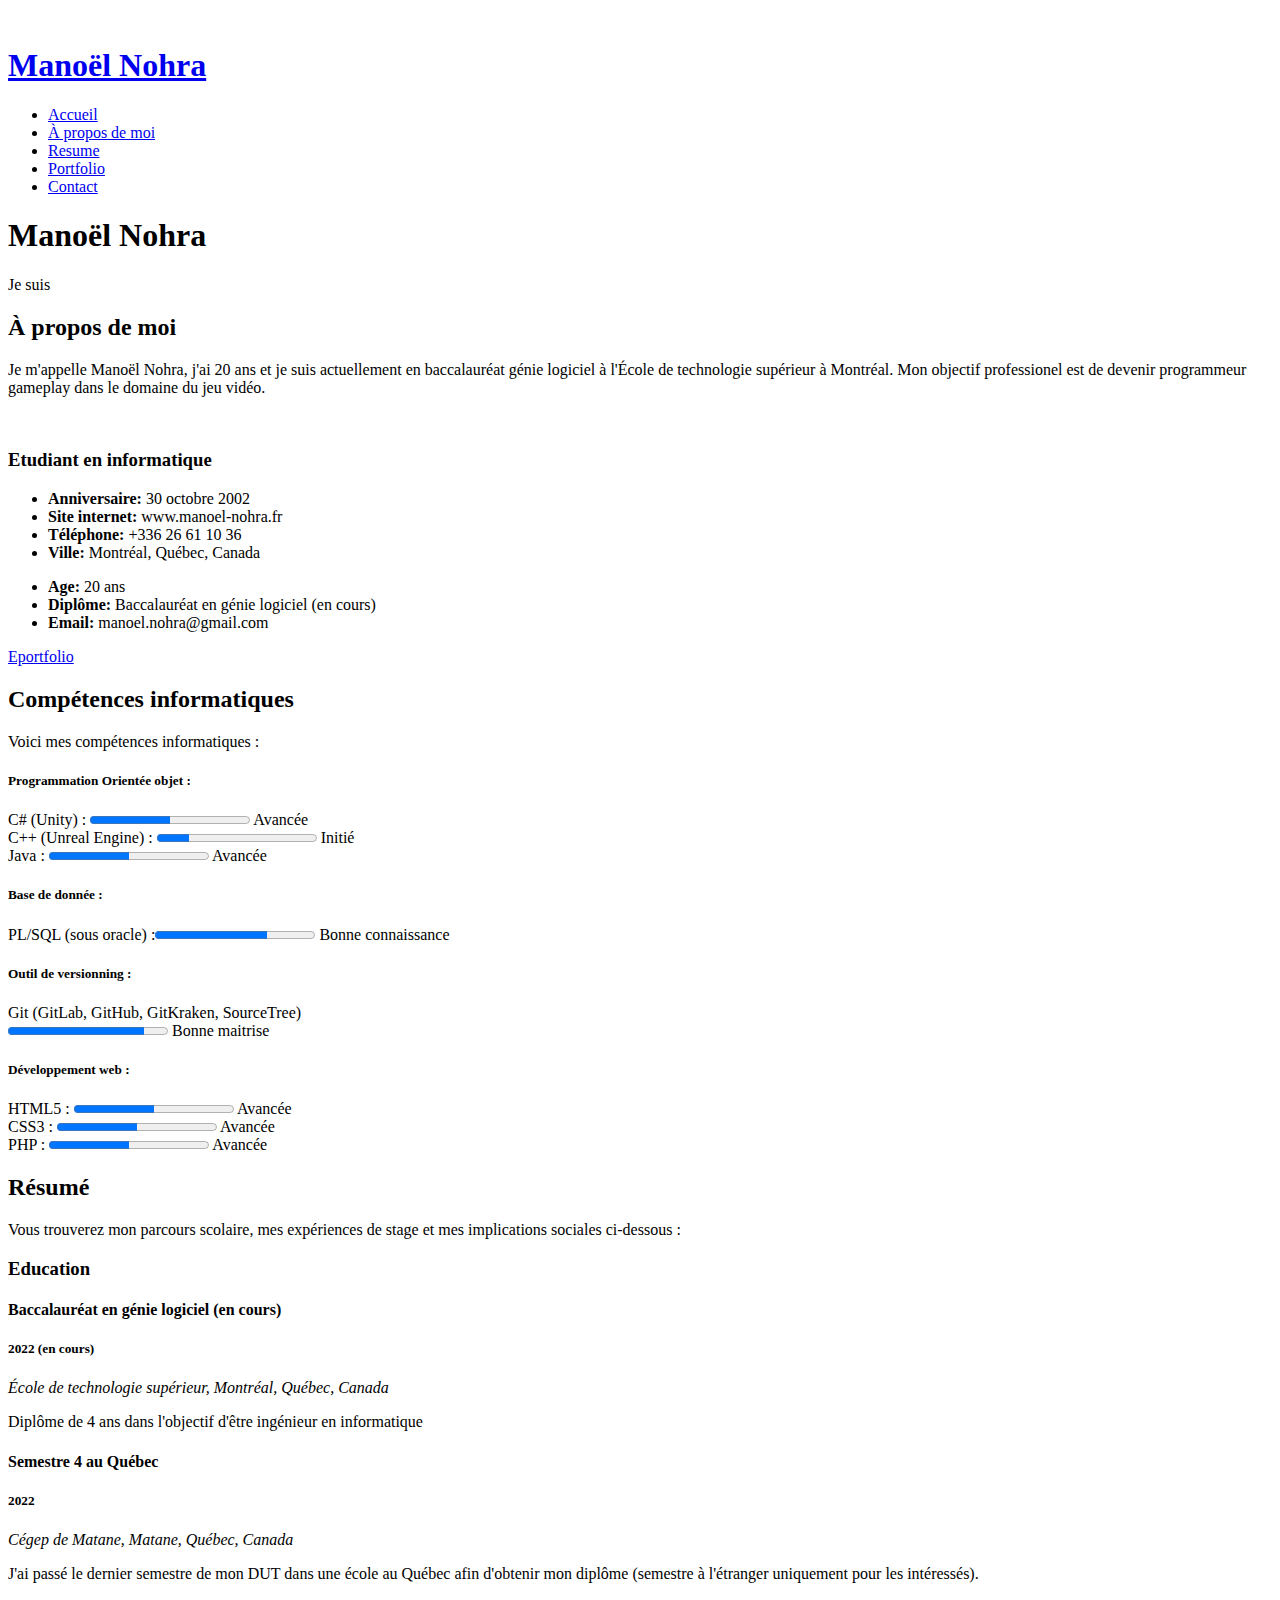
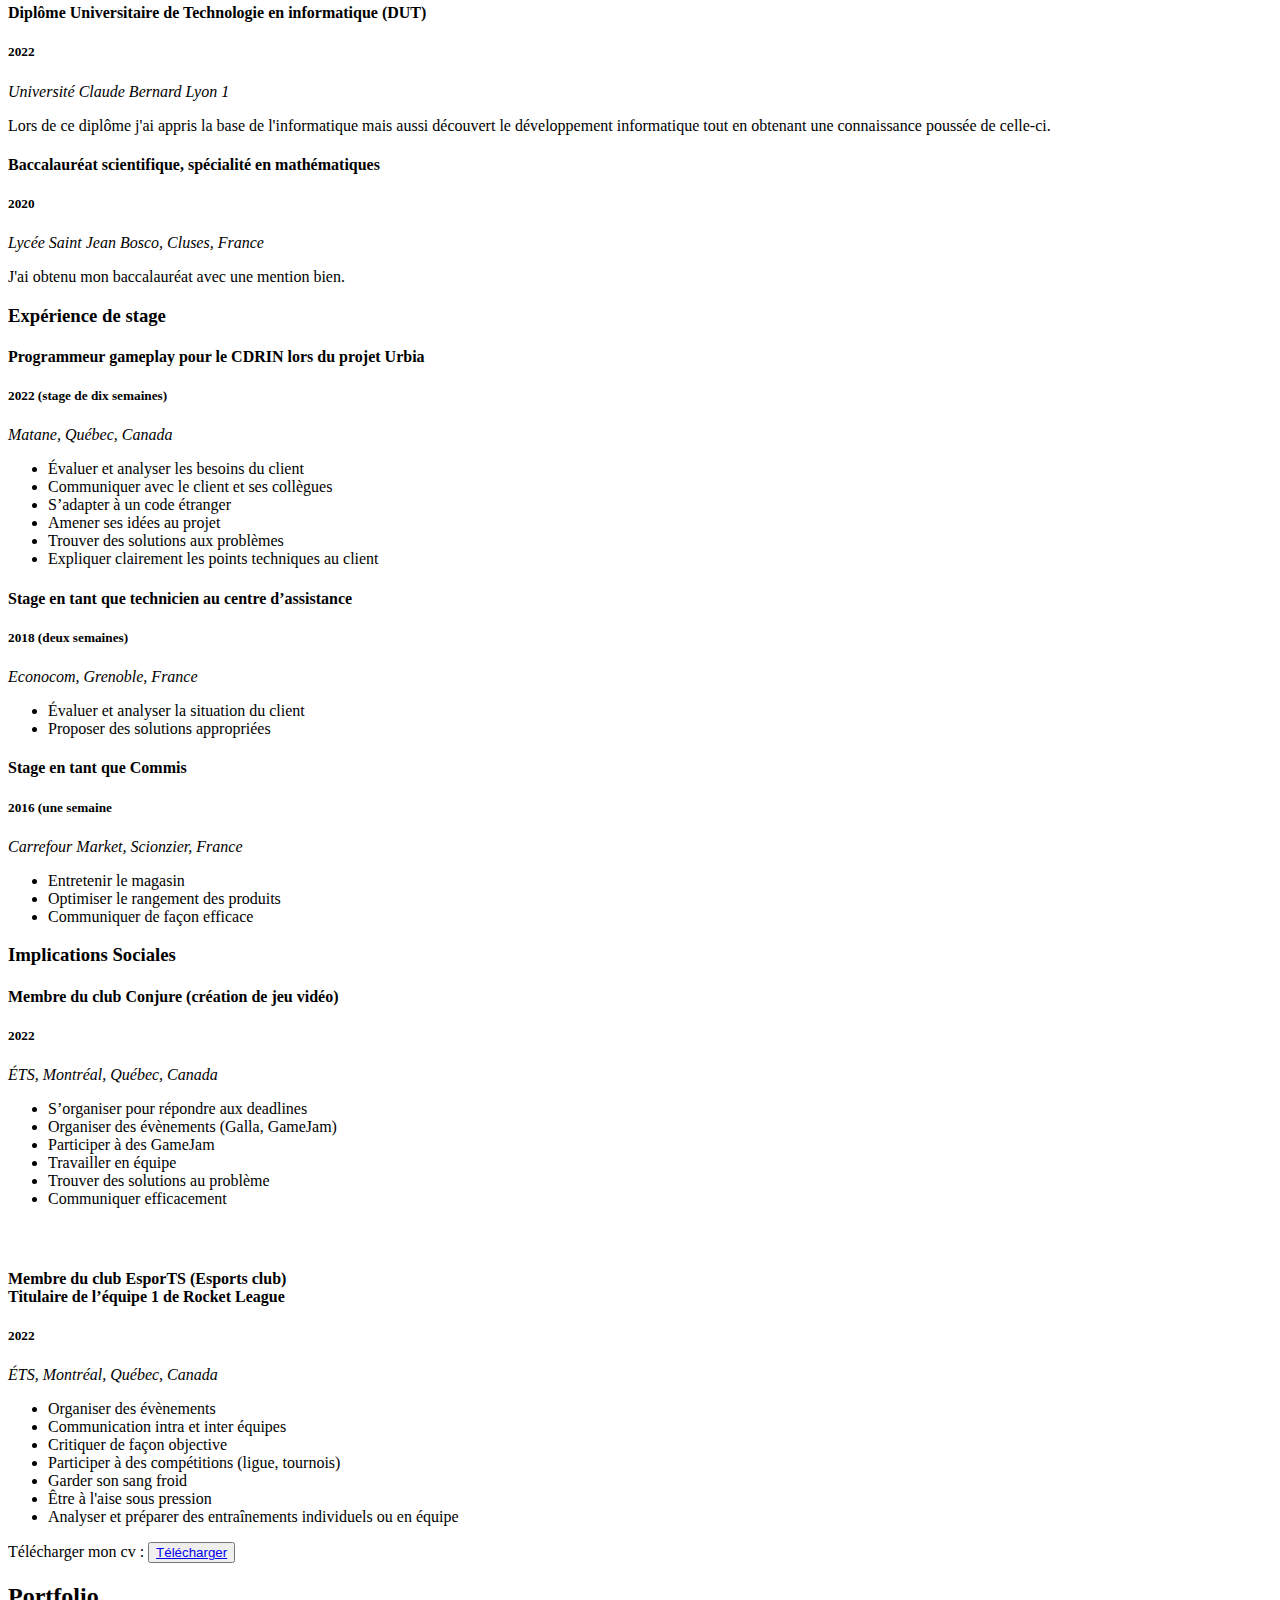
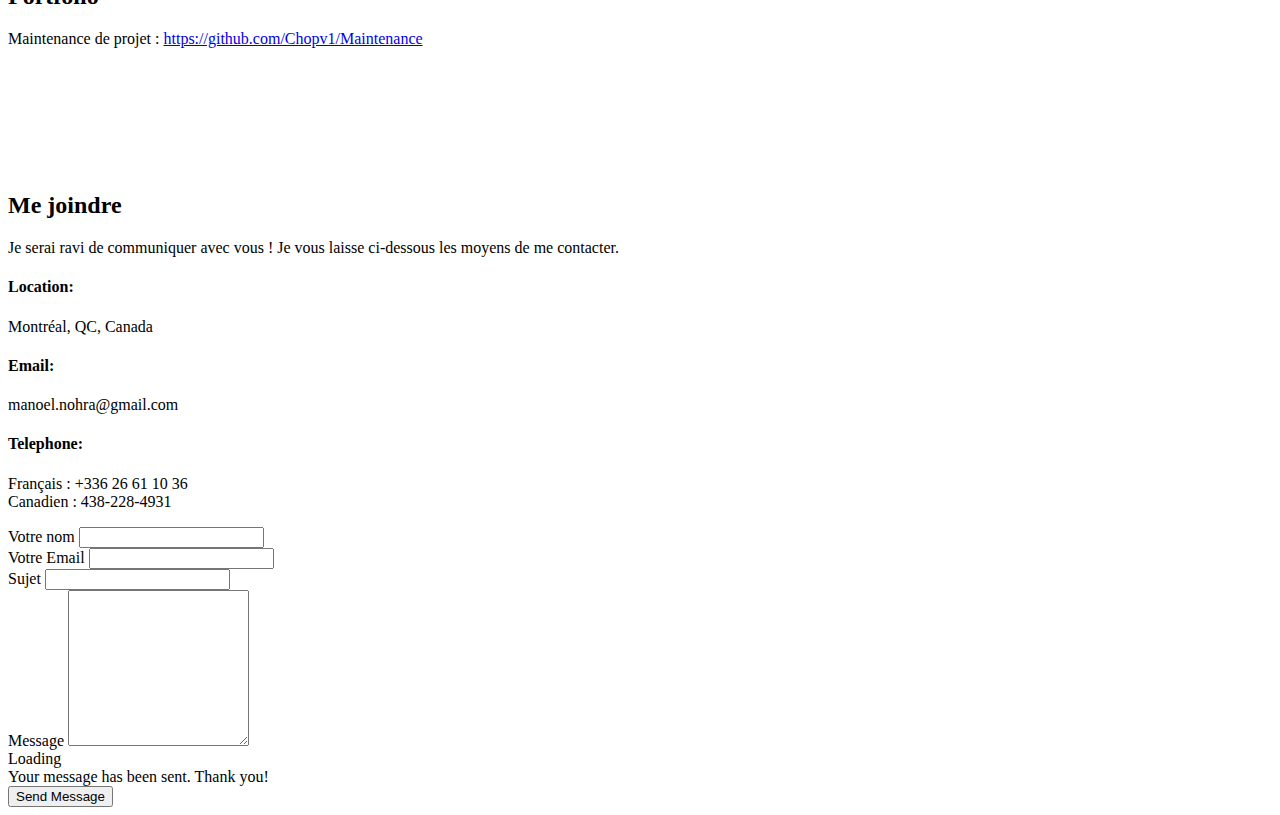
==== index.html @ 0d8b6765 "Add files via upload" ====
<!DOCTYPE html>
<html lang="en">

<head>
  <meta charset="utf-8">
  <meta content="width=device-width, initial-scale=1.0" name="viewport">

  <title>Manoël Nohra</title>
  <meta content="" name="description">
  <meta content="" name="keywords">

  <!-- Favicons -->

  <!-- Google Fonts -->
  <link href="https://fonts.googleapis.com/css?family=Open+Sans:300,300i,400,400i,600,600i,700,700i|Raleway:300,300i,400,400i,500,500i,600,600i,700,700i|Poppins:300,300i,400,400i,500,500i,600,600i,700,700i" rel="stylesheet">

  <!-- Vendor CSS Files -->
  <link href="assets/vendor/aos/aos.css" rel="stylesheet">
  <link href="assets/vendor/bootstrap/css/bootstrap.min.css" rel="stylesheet">
  <link href="assets/vendor/bootstrap-icons/bootstrap-icons.css" rel="stylesheet">
  <link href="assets/vendor/boxicons/css/boxicons.min.css" rel="stylesheet">
  <link href="assets/vendor/glightbox/css/glightbox.min.css" rel="stylesheet">
  <link href="assets/vendor/swiper/swiper-bundle.min.css" rel="stylesheet">

  <!-- Template Main CSS File -->
  <link href="assets/css/style.css" rel="stylesheet">

  <!-- =======================================================
  * Template Name: iPortfolio - v3.7.0
  * Template URL: https://bootstrapmade.com/iportfolio-bootstrap-portfolio-websites-template/
  * Author: BootstrapMade.com
  * License: https://bootstrapmade.com/license/
  ======================================================== -->
</head>

<body>

  <!-- ======= Mobile nav toggle button ======= -->
  <i class="bi bi-list mobile-nav-toggle d-xl-none"></i>

  <!-- ======= Header ======= -->
  <header id="header">
    <div class="d-flex flex-column">

      <div class="profile">
        <img src="assets/img/profile-img.jpg" alt="" class="img-fluid rounded-circle">
        <h1 class="text-light"><a href="index.html">Manoël Nohra</a></h1>
        <div class="social-links mt-3 text-center">
          <a href="https://github.com/Chopv1" class="google-plus" target="_blank"><i class="bx bxl-github"></i></a>
          <a href="https://www.linkedin.com/in/manoël-nohra-3a53531ba/" class="linkedin" target="_blank"><i class="bx bxl-linkedin"></i></a>
        </div>
      </div>

      <nav id="navbar" class="nav-menu navbar">
        <ul>
          <li><a href="#hero" class="nav-link scrollto active"><i class="bx bx-home"></i> <span>Accueil</span></a></li>
          <li><a href="#about" class="nav-link scrollto"><i class="bx bx-user"></i> <span>À propos de moi</span></a></li>
          <li><a href="#resume" class="nav-link scrollto"><i class="bx bx-file-blank"></i> <span>Resume</span></a></li>
          <li><a href="#portfolio" class="nav-link scrollto"><i class="bx bx-book-content"></i> <span>Portfolio</span></a></li>
          <li><a href="#contact" class="nav-link scrollto"><i class="bx bx-envelope"></i> <span>Contact</span></a></li>
        </ul>
      </nav><!-- .nav-menu -->
    </div>
  </header><!-- End Header -->

  <!-- ======= Hero Section ======= -->
  <section id="hero" class="d-flex flex-column justify-content-center align-items-center">
    <div class="hero-container" data-aos="fade-in">
      <h1>Manoël Nohra</h1>
      <p>Je suis <span class="typed" data-typed-items="étudiant, motivé, curieux, organisé, développeur"></span></p>
    </div>
  </section><!-- End Hero -->

  <main id="main">

    <!-- ======= About Section ======= -->
    <section id="about" class="about">
      <div class="container">

        <div class="section-title">
          <h2>À propos de moi</h2>
          <p>Je m'appelle Manoël Nohra, j'ai 20 ans et je suis actuellement en baccalauréat génie logiciel à l'École de technologie supérieur à Montréal. Mon objectif professionel est de devenir programmeur gameplay dans le domaine du jeu vidéo. </p>
        </div>

        <div class="row">
          <div class="col-lg-4" data-aos="fade-right">
            <img src="assets/img/profile-img.jpg" class="img-fluid" alt="">
          </div>
          <div class="col-lg-8 pt-4 pt-lg-0 content" data-aos="fade-left">
            <h3>Etudiant en informatique</h3>
            <p class="fst-italic">
            </p>
            <div class="row">
              <div class="col-lg-6">
                <ul>
                  <li><i class="bi bi-chevron-right"></i> <strong>Anniversaire:</strong> <span>30 octobre 2002</span></li>
                  <li><i class="bi bi-chevron-right"></i> <strong>Site internet:</strong> <span>www.manoel-nohra.fr</span></li>
                  <li><i class="bi bi-chevron-right"></i> <strong>Téléphone:</strong> <span>+336 26 61 10 36</span></li>
                  <li><i class="bi bi-chevron-right"></i> <strong>Ville:</strong> <span>Montréal, Québec, Canada</span></li>
                </ul>
              </div>
              <div class="col-lg-6">
                <ul>
                  <li><i class="bi bi-chevron-right"></i> <strong>Age:</strong> <span>20 ans</span></li>
                  <li><i class="bi bi-chevron-right"></i> <strong>Diplôme:</strong> <span>Baccalauréat en génie logiciel (en cours)</span></li>
                  <li><i class="bi bi-chevron-right"></i> <strong>Email:</strong> <span>manoel.nohra@gmail.com</span></li>
                </ul>
              </div>
            </div>
            <p> <a href="https://eportfolio.etsmtl.ca/Portfolio/Clef/G9227X6vjtvkvlrX1mqg">Eportfolio</a>
            </p>
          </div>
        </div>

      </div>
    </section><!-- End About Section -->

    <!-- ======= Facts Section =======
    <section id="facts" class="facts">
      <div class="container">

        <div class="section-title">
          <h2>Facts</h2>
          <p>Magnam dolores commodi suscipit. Necessitatibus eius consequatur ex aliquid fuga eum quidem. Sit sint consectetur velit. Quisquam quos quisquam cupiditate. Et nemo qui impedit suscipit alias ea. Quia fugiat sit in iste officiis commodi quidem hic quas.</p>
        </div>

        <div class="row no-gutters">

          <div class="col-lg-3 col-md-6 d-md-flex align-items-md-stretch" data-aos="fade-up">
            <div class="count-box">
              <i class="bi bi-emoji-smile"></i>
              <span data-purecounter-start="0" data-purecounter-end="232" data-purecounter-duration="1" class="purecounter"></span>
              <p><strong>Happy Clients</strong> consequuntur quae</p>
            </div>
          </div>

          <div class="col-lg-3 col-md-6 d-md-flex align-items-md-stretch" data-aos="fade-up" data-aos-delay="100">
            <div class="count-box">
              <i class="bi bi-journal-richtext"></i>
              <span data-purecounter-start="0" data-purecounter-end="521" data-purecounter-duration="1" class="purecounter"></span>
              <p><strong>Projects</strong> adipisci atque cum quia aut</p>
            </div>
          </div>

          <div class="col-lg-3 col-md-6 d-md-flex align-items-md-stretch" data-aos="fade-up" data-aos-delay="200">
            <div class="count-box">
              <i class="bi bi-headset"></i>
              <span data-purecounter-start="0" data-purecounter-end="1453" data-purecounter-duration="1" class="purecounter"></span>
              <p><strong>Hours Of Support</strong> aut commodi quaerat</p>
            </div>
          </div>

          <div class="col-lg-3 col-md-6 d-md-flex align-items-md-stretch" data-aos="fade-up" data-aos-delay="300">
            <div class="count-box">
              <i class="bi bi-people"></i>
              <span data-purecounter-start="0" data-purecounter-end="32" data-purecounter-duration="1" class="purecounter"></span>
              <p><strong>Hard Workers</strong> rerum asperiores dolor</p>
            </div>
          </div>

        </div>

      </div>
    </section> End Facts Section -->

    <!-- ======= Skills Section ======= -->
    <section id="skills" class="skills section-bg">
      <div class="container">

        <div class="section-title">
          <h2>Compétences informatiques</h2>
          <p>Voici mes compétences informatiques :</p>
        </div>

        <div class="row skills-content">
          <div class="col-lg-6" data-aos="fade-up">
          <h5>Programmation Orientée objet :</h5>
              <span class="skill">C# (Unity) : <progress id="file" max="100" value="50"> 50% </progress> Avancée<br><i class="val"></i></span>
              <span class="skill">C++ (Unreal Engine) : <progress id="file" max="100" value="20"> 20% </progress> Initié<br> <i class="val"></i></span>
              <span class="skill">Java : <progress id="file" max="100" value="50"> 50% </progress><i class="val"></i> Avancée</span> <br>
          </div>
          <div class="col-lg-6" data-aos="fade-up">
          <h5>Base de donnée : </h5>
              <span class="skill">PL/SQL (sous oracle) :<progress id="file" max="100" value="70"> 70% </progress> Bonne connaissance<i class="val"></i></span>
          </div>
          <div class="col-lg-6" data-aos="fade-up">
          <h5>Outil de versionning :</h5>
              <span class="skill">Git (GitLab, GitHub, GitKraken, SourceTree) <br> <progress id="file" max="100" value="85"> 85% </progress> Bonne maitrise<i class="val"></i></span>
              
          </div>
          <div class="col-lg-6" data-aos="fade-up">
          <h5>Développement web :</h5>
              <span class="skill">HTML5 : <progress id="file" max="100" value="50"> 50% </progress> Avancée<br> 
                CSS3 : <progress id="file" max="100" value="50"> 50% </progress> Avancée<br> 
                PHP : <progress id="file" max="100" value="50"> 50% </progress> Avancée<i class="val"></i></span>
          </div>
          </div>
        </div>

      </div>
    </section><!-- End Skills Section -->

    <!-- ======= Resume Section ======= -->
    <section id="resume" class="resume">
      <div class="container">

        <div class="section-title">
          <h2>Résumé</h2>
          <p>Vous trouverez mon parcours scolaire, mes expériences de stage et mes implications sociales ci-dessous : </p>
        </div>

        <div class="row">
          <div class="col-lg-6" data-aos="fade-up">
            <h3 class="resume-title">Education</h3>
            <div class="resume-item">
              <h4>Baccalauréat en génie logiciel (en cours)</h4>
              <h5>2022 (en cours)</h5>
              <p><em>École de technologie supérieur, Montréal, Québec, Canada</em></p>
              <p>Diplôme de 4 ans dans l'objectif d'être ingénieur en informatique</p>
            </div>
            <div class="resume-item">
              <h4>Semestre 4 au Québec</h4>
              <h5>2022</h5>
              <p><em>Cégep de Matane, Matane, Québec, Canada</em></p>
              <p>J'ai passé le dernier semestre de mon DUT dans une école au Québec afin d'obtenir mon diplôme (semestre à l'étranger uniquement pour les intéressés).</p>
            </div>
            <div class="resume-item">
              <h4>Diplôme Universitaire de Technologie en informatique (DUT)</h4>
              <h5>2022</h5>
              <p><em>Université Claude Bernard Lyon 1</em></p>
              <p>Lors de ce diplôme j'ai appris la base de l'informatique mais aussi découvert le développement informatique tout en obtenant une connaissance poussée de celle-ci.</p>
            </div> 
            <div class="resume-item">
              <h4>Baccalauréat scientifique, spécialité en mathématiques</h4>
              <h5>2020</h5>
              <p><em>Lycée Saint Jean Bosco, Cluses, France</em></p>
              <p>J'ai obtenu mon baccalauréat avec une mention bien.</p>
            </div>

            </div>
          <div class="col-lg-6" data-aos="fade-up" data-aos-delay="100">
            <h3 class="resume-title">Expérience de stage</h3>
            <div class="resume-item">
              <h4>Programmeur gameplay pour le CDRIN lors du projet Urbia</h4>
              <h5>2022 (stage de dix semaines)</h5>
              <p><em>Matane, Québec, Canada</em></p>
              <ul>
                <li>Évaluer et analyser les besoins du client</li>	
                <li>Communiquer avec le client et ses collègues</li>
                <li>S’adapter à un code étranger</li>
                <li>Amener ses idées au projet</li>
                <li>Trouver des solutions aux problèmes</li>
                <li>Expliquer clairement les points techniques au client</li>
              </ul>
            </div>
            <div class="resume-item">
              <h4>Stage en tant que technicien au centre d’assistance</h4>
              <h5>2018 (deux semaines)</h5>
              <p><em>Econocom, Grenoble, France</em></p>
              <ul>
                <li>Évaluer et analyser la situation du client</li>
                <li>Proposer des solutions appropriées</li>
              </ul>
            </div>
            <div class="resume-item">
              <h4>Stage en tant que Commis</h4>
              <h5>2016 (une semaine</h5>
              <p><em>Carrefour Market, Scionzier, France</em></p>
              <ul>
                <li>Entretenir le magasin</li>
                <li>Optimiser le rangement des produits</li>
                <li>Communiquer de façon efficace</li>
              </ul>
            </div>
          </div>
          <div class="col-lg-6" data-aos="fade-up">
            <h3 class="resume-title">Implications Sociales</h3>
            <div class="resume-item">
              <h4>Membre du club Conjure (création de jeu vidéo) </h4>
              <h5>2022</h5>
              <p><em>ÉTS, Montréal, Québec, Canada</em></p>
              <ul>
                <li>S’organiser pour répondre aux deadlines</li>	
                <li>Organiser des évènements (Galla, GameJam)</li>
                <li>Participer à des GameJam</li>
                <li>Travailler en équipe</li>
                <li>Trouver des solutions au problème</li>
                <li>Communiquer efficacement</li>
              </ul>
            </div>
          </div>
          <div class="col-lg-6" data-aos="fade-up">
            <h3 class="resume-title"><br></h3>
            <div class="resume-item">
              <h4>Membre du club EsporTS (Esports club) <br>Titulaire de l’équipe 1 de Rocket League</h4>
              <h5>2022</h5>
              <p><em>ÉTS, Montréal, Québec, Canada</em></p>
              <ul>
                <li>Organiser des évènements</li>
                <li>Communication intra et inter équipes</li>
                <li>Critiquer de façon objective </li>
                <li>Participer à des compétitions (ligue, tournois)</li>
                <li>Garder son sang froid</li>
                <li>Être à l'aise sous pression</li>
                <li>Analyser et préparer des entraînements individuels ou en équipe</li>
              </ul>
            </div>
          </div>
              <p>Télécharger mon cv : <button><a href="./assets/file/CV Manoël Nohra.pdf" target="_blank">Télécharger</a></button></p>
        </div>
      
      </div>
    </section><!-- End Resume Section -->

    <!-- ======= Portfolio Section ======= -->
    <section id="portfolio" class="portfolio section-bg">
      <div class="container">

        <div class="section-title">
          <h2>Portfolio</h2>
        </div>
        <p>Maintenance de projet : <a href="https://github.com/Chopv1/Maintenance">https://github.com/Chopv1/Maintenance</a></p>
        <!--<div class="row" data-aos="fade-up">
          <div class="col-lg-12 d-flex justify-content-center">
            <ul id="portfolio-flters">
              <li data-filter="*" class="filter-active">All</li>
              <li data-filter=".filter-app">App</li>
              <li data-filter=".filter-card">Card</li>
              <li data-filter=".filter-web">Web</li>
            </ul>
          </div>
        </div>-->

        <div class="row portfolio-container" data-aos="fade-up" data-aos-delay="100">

          <div class="col-lg-4 col-md-6 portfolio-item filter-app">
            <div class="portfolio-wrap">
              <a href="portfolio-details-legend.html"><img src="assets/img/portfolio/temp.png" class="img-fluid" alt=""></a>
              <div class="portfolio-links">
                <a href="https://github.com/Chopv1/The-legend-of-Jaloux" title="More Details" target="_blank"><i class="bx bx-link"></i></a>
                <a href="portfolio-details-legend.html" title="More Details" target="_blank"><i class="bx bx-plus"></i></a>
              </div>
            </div>
          </div>
          
          <div class="row portfolio-container" >

            <div class="col-lg-4 col-md-6 portfolio-item filter-app">
              <div class="portfolio-wrap">
                <a href="portfolio-details-unreal.html"><img src="assets/img/portfolio/UE.png" class="img-fluid" alt=""></a>
                <div class="portfolio-links">
                  <a href="https://github.com/cegepmatane/projet-specialise-2022-ManoelNohra" title="More Details" target="_blank"><i class="bx bx-link"></i></a>
                  <a href="portfolio-details-unreal.html" title="More Details" target="_blank"><i class="bx bx-plus"></i></a>
                </div>
              </div>
            </div>

            <div class="row portfolio-container">

              <div class="col-lg-4 col-md-6 portfolio-item filter-app">
                <div class="portfolio-wrap">
                  <a href="portfolio-details-vr.html"><img src="assets/img/portfolio/vr.png" class="img-fluid" alt=""></a>
                  <div class="portfolio-links">
                    <a href="https://github.com/JolanThomassin/Projet_vr_equipe_10" title="More Details" target="_blank" ><i class="bx bx-link"></i></a>
                    <a href="portfolio-details-vr.html" title="More Details" target="_blank" ><i class="bx bx-plus"></i></a>
                  </div>
                </div>
              </div>
            
              <div class="row portfolio-container">

                <div class="col-lg-4 col-md-6 portfolio-item filter-app">
                  <div class="portfolio-wrap">
                    <a href="portoflio-details-plateformer.html"><img src="assets/img/portfolio/Plateformer.png" class="img-fluid" alt=""></a>
                    <div class="portfolio-links">
                      <a href="https://github.com/Chopv1/Plateformer/" title="More Details" target="_blank" ><i class="bx bx-link"></i></a>
                      <a href="portoflio-details-plateformer.html" title="More Details" target="_blank" ><i class="bx bx-plus"></i></a>
                    </div>
                  </div>
               </div>

               <div class="row portfolio-container">

                <div class="col-lg-4 col-md-6 portfolio-item filter-app">
                  <div class="portfolio-wrap">
                    <a href="portoflio-details-urbia.html"><img src="assets/img/portfolio/Urbia.png" class="img-fluid" alt=""></a>
                    <div class="portfolio-links">
                      <a href="https://tim.cgmatane.qc.ca/urbia/" title="More Details" target="_blank" ><i class="bx bx-link"></i></a>
                      <a href="portoflio-details-urbia.html" title="More Details" target="_blank" ><i class="bx bx-plus"></i></a>
                    </div>
                  </div>
               </div>

               <div class="row portfolio-container">

                <div class="col-lg-4 col-md-6 portfolio-item filter-app">
                  <div class="portfolio-wrap">
                    <a href="portoflio-details-NewKingdom.html"><img src="assets/img/portfolio/NewKingdomWIP.png" class="img-fluid" alt=""></a>
                    <div class="portfolio-links">
                      <a href="https://github.com/Chopv1/New-Kingdom" title="More Details" target="_blank" ><i class="bx bx-link"></i></a>
                      <a href="portoflio-details-NewKingdom.html" title="More Details" target="_blank" ><i class="bx bx-plus"></i></a>
                    </div>
                  </div>
               </div>

      </div>
    </section><!-- End Portfolio Section -->

    <!-- ======= Services Section ======= 
    <section id="services" class="services">
      <div class="container">

        <div class="section-title">
          <h2>Services</h2>
          <p>Magnam dolores commodi suscipit. Necessitatibus eius consequatur ex aliquid fuga eum quidem. Sit sint consectetur velit. Quisquam quos quisquam cupiditate. Et nemo qui impedit suscipit alias ea. Quia fugiat sit in iste officiis commodi quidem hic quas.</p>
        </div>

        <div class="row">
          <div class="col-lg-4 col-md-6 icon-box" data-aos="fade-up">
            <div class="icon"><i class="bi bi-briefcase"></i></div>
            <h4 class="title"><a href="">Lorem Ipsum</a></h4>
            <p class="description">Voluptatum deleniti atque corrupti quos dolores et quas molestias excepturi sint occaecati cupiditate non provident</p>
          </div>
          <div class="col-lg-4 col-md-6 icon-box" data-aos="fade-up" data-aos-delay="100">
            <div class="icon"><i class="bi bi-card-checklist"></i></div>
            <h4 class="title"><a href="">Dolor Sitema</a></h4>
            <p class="description">Minim veniam, quis nostrud exercitation ullamco laboris nisi ut aliquip ex ea commodo consequat tarad limino ata</p>
          </div>
          <div class="col-lg-4 col-md-6 icon-box" data-aos="fade-up" data-aos-delay="200">
            <div class="icon"><i class="bi bi-bar-chart"></i></div>
            <h4 class="title"><a href="">Sed ut perspiciatis</a></h4>
            <p class="description">Duis aute irure dolor in reprehenderit in voluptate velit esse cillum dolore eu fugiat nulla pariatur</p>
          </div>
          <div class="col-lg-4 col-md-6 icon-box" data-aos="fade-up" data-aos-delay="300">
            <div class="icon"><i class="bi bi-binoculars"></i></div>
            <h4 class="title"><a href="">Magni Dolores</a></h4>
            <p class="description">Excepteur sint occaecat cupidatat non proident, sunt in culpa qui officia deserunt mollit anim id est laborum</p>
          </div>
          <div class="col-lg-4 col-md-6 icon-box" data-aos="fade-up" data-aos-delay="400">
            <div class="icon"><i class="bi bi-brightness-high"></i></div>
            <h4 class="title"><a href="">Nemo Enim</a></h4>
            <p class="description">At vero eos et accusamus et iusto odio dignissimos ducimus qui blanditiis praesentium voluptatum deleniti atque</p>
          </div>
          <div class="col-lg-4 col-md-6 icon-box" data-aos="fade-up" data-aos-delay="500">
            <div class="icon"><i class="bi bi-calendar4-week"></i></div>
            <h4 class="title"><a href="">Eiusmod Tempor</a></h4>
            <p class="description">Et harum quidem rerum facilis est et expedita distinctio. Nam libero tempore, cum soluta nobis est eligendi</p>
          </div>
        </div>

      </div>
    </section> End Services Section -->

    <!-- ======= Testimonials Section ======= 
    <section id="testimonials" class="testimonials section-bg">
      <div class="container">

        <div class="section-title">
          <h2>Testimonials</h2>
          <p>Magnam dolores commodi suscipit. Necessitatibus eius consequatur ex aliquid fuga eum quidem. Sit sint consectetur velit. Quisquam quos quisquam cupiditate. Et nemo qui impedit suscipit alias ea. Quia fugiat sit in iste officiis commodi quidem hic quas.</p>
        </div>

        <div class="testimonials-slider swiper" data-aos="fade-up" data-aos-delay="100">
          <div class="swiper-wrapper">

            <div class="swiper-slide">
              <div class="testimonial-item" data-aos="fade-up">
                <p>
                  <i class="bx bxs-quote-alt-left quote-icon-left"></i>
                  Proin iaculis purus consequat sem cure digni ssim donec porttitora entum suscipit rhoncus. Accusantium quam, ultricies eget id, aliquam eget nibh et. Maecen aliquam, risus at semper.
                  <i class="bx bxs-quote-alt-right quote-icon-right"></i>
                </p>
                <img src="assets/img/testimonials/testimonials-1.jpg" class="testimonial-img" alt="">
                <h3>Saul Goodman</h3>
                <h4>Ceo &amp; Founder</h4>
              </div>
            </div>End testimonial item 

            <div class="swiper-slide">
              <div class="testimonial-item" data-aos="fade-up" data-aos-delay="100">
                <p>
                  <i class="bx bxs-quote-alt-left quote-icon-left"></i>
                  Export tempor illum tamen malis malis eram quae irure esse labore quem cillum quid cillum eram malis quorum velit fore eram velit sunt aliqua noster fugiat irure amet legam anim culpa.
                  <i class="bx bxs-quote-alt-right quote-icon-right"></i>
                </p>
                <img src="assets/img/testimonials/testimonials-2.jpg" class="testimonial-img" alt="">
                <h3>Sara Wilsson</h3>
                <h4>Designer</h4>
              </div>
            </div> End testimonial item 

            <div class="swiper-slide">
              <div class="testimonial-item" data-aos="fade-up" data-aos-delay="200">
                <p>
                  <i class="bx bxs-quote-alt-left quote-icon-left"></i>
                  Enim nisi quem export duis labore cillum quae magna enim sint quorum nulla quem veniam duis minim tempor labore quem eram duis noster aute amet eram fore quis sint minim.
                  <i class="bx bxs-quote-alt-right quote-icon-right"></i>
                </p>
                <img src="assets/img/testimonials/testimonials-3.jpg" class="testimonial-img" alt="">
                <h3>Jena Karlis</h3>
                <h4>Store Owner</h4>
              </div>
            </div>End testimonial item

            <div class="swiper-slide">
              <div class="testimonial-item" data-aos="fade-up" data-aos-delay="300">
                <p>
                  <i class="bx bxs-quote-alt-left quote-icon-left"></i>
                  Fugiat enim eram quae cillum dolore dolor amet nulla culpa multos export minim fugiat minim velit minim dolor enim duis veniam ipsum anim magna sunt elit fore quem dolore labore illum veniam.
                  <i class="bx bxs-quote-alt-right quote-icon-right"></i>
                </p>
                <img src="assets/img/testimonials/testimonials-4.jpg" class="testimonial-img" alt="">
                <h3>Matt Brandon</h3>
                <h4>Freelancer</h4>
              </div>
            </div>End testimonial item

            <div class="swiper-slide">
              <div class="testimonial-item" data-aos="fade-up" data-aos-delay="400">
                <p>
                  <i class="bx bxs-quote-alt-left quote-icon-left"></i>
                  Quis quorum aliqua sint quem legam fore sunt eram irure aliqua veniam tempor noster veniam enim culpa labore duis sunt culpa nulla illum cillum fugiat legam esse veniam culpa fore nisi cillum quid.
                  <i class="bx bxs-quote-alt-right quote-icon-right"></i>
                </p>
                <img src="assets/img/testimonials/testimonials-5.jpg" class="testimonial-img" alt="">
                <h3>John Larson</h3>
                <h4>Entrepreneur</h4>
              </div>
            </div> End testimonial item 

          </div>
          <div class="swiper-pagination"></div>
        </div>

      </div>
    </section>End Testimonials Section -->

    <!-- ======= Contact Section ======= -->
    <section id="contact" class="contact">
      <div class="container">

        <div class="section-title">
          <h2>Me joindre</h2>
          <p>Je serai ravi de communiquer avec vous ! Je vous laisse ci-dessous les moyens de me contacter.</p>
        </div>

        <div class="row" data-aos="fade-in">

          <div class="col-lg-5 d-flex align-items-stretch">
            <div class="info">
              <div class="address">
                <i class="bi bi-geo-alt"></i>
                <h4>Location:</h4>
                <p>Montréal, QC, Canada</p>
              </div>

              <div class="email">
                <i class="bi bi-envelope"></i>
                <h4>Email:</h4>
                <p>manoel.nohra@gmail.com</p>
              </div>

              <div class="phone">
                <i class="bi bi-phone"></i>
                <h4>Telephone:</h4>
                <p>
                  Français : +336 26 61 10 36 <br>
                  Canadien : 438-228-4931
                </p>
              </div>

            </div>

          </div>

          <div class="col-lg-7 mt-5 mt-lg-0 d-flex align-items-stretch">
            <form action="forms/contact.php" method="post" role="form" class="php-email-form">
              <div class="row">
                <div class="form-group col-md-6">
                  <label for="name">Votre nom</label>
                  <input type="text" name="name" class="form-control" id="name" required>
                </div>
                <div class="form-group col-md-6">
                  <label for="name">Votre Email</label>
                  <input type="email" class="form-control" name="email" id="email" required>
                </div>
              </div>
              <div class="form-group">
                <label for="name">Sujet</label>
                <input type="text" class="form-control" name="subject" id="subject" required>
              </div>
              <div class="form-group">
                <label for="name">Message</label>
                <textarea class="form-control" name="message" rows="10" required></textarea>
              </div>
              <div class="my-3">
                <div class="loading">Loading</div>
                <div class="error-message"></div>
                <div class="sent-message">Your message has been sent. Thank you!</div>
              </div>
              <div class="text-center"><button type="submit">Send Message</button></div>
            </form>
          </div>

        </div>

      </div>
    </section><!-- End Contact Section -->

  </main><!-- End #main -->

  <a href="#" class="back-to-top d-flex align-items-center justify-content-center"><i class="bi bi-arrow-up-short"></i></a>

  <!-- Vendor JS Files -->
  <script src="assets/vendor/purecounter/purecounter.js"></script>
  <script src="assets/vendor/aos/aos.js"></script>
  <script src="assets/vendor/bootstrap/js/bootstrap.bundle.min.js"></script>
  <script src="assets/vendor/glightbox/js/glightbox.min.js"></script>
  <script src="assets/vendor/isotope-layout/isotope.pkgd.min.js"></script>
  <script src="assets/vendor/swiper/swiper-bundle.min.js"></script>
  <script src="assets/vendor/typed.js/typed.min.js"></script>
  <script src="assets/vendor/waypoints/noframework.waypoints.js"></script>
  <script src="assets/vendor/php-email-form/validate.js"></script>

  <!-- Template Main JS File -->
  <script src="assets/js/main.js"></script>

</body>

</html>
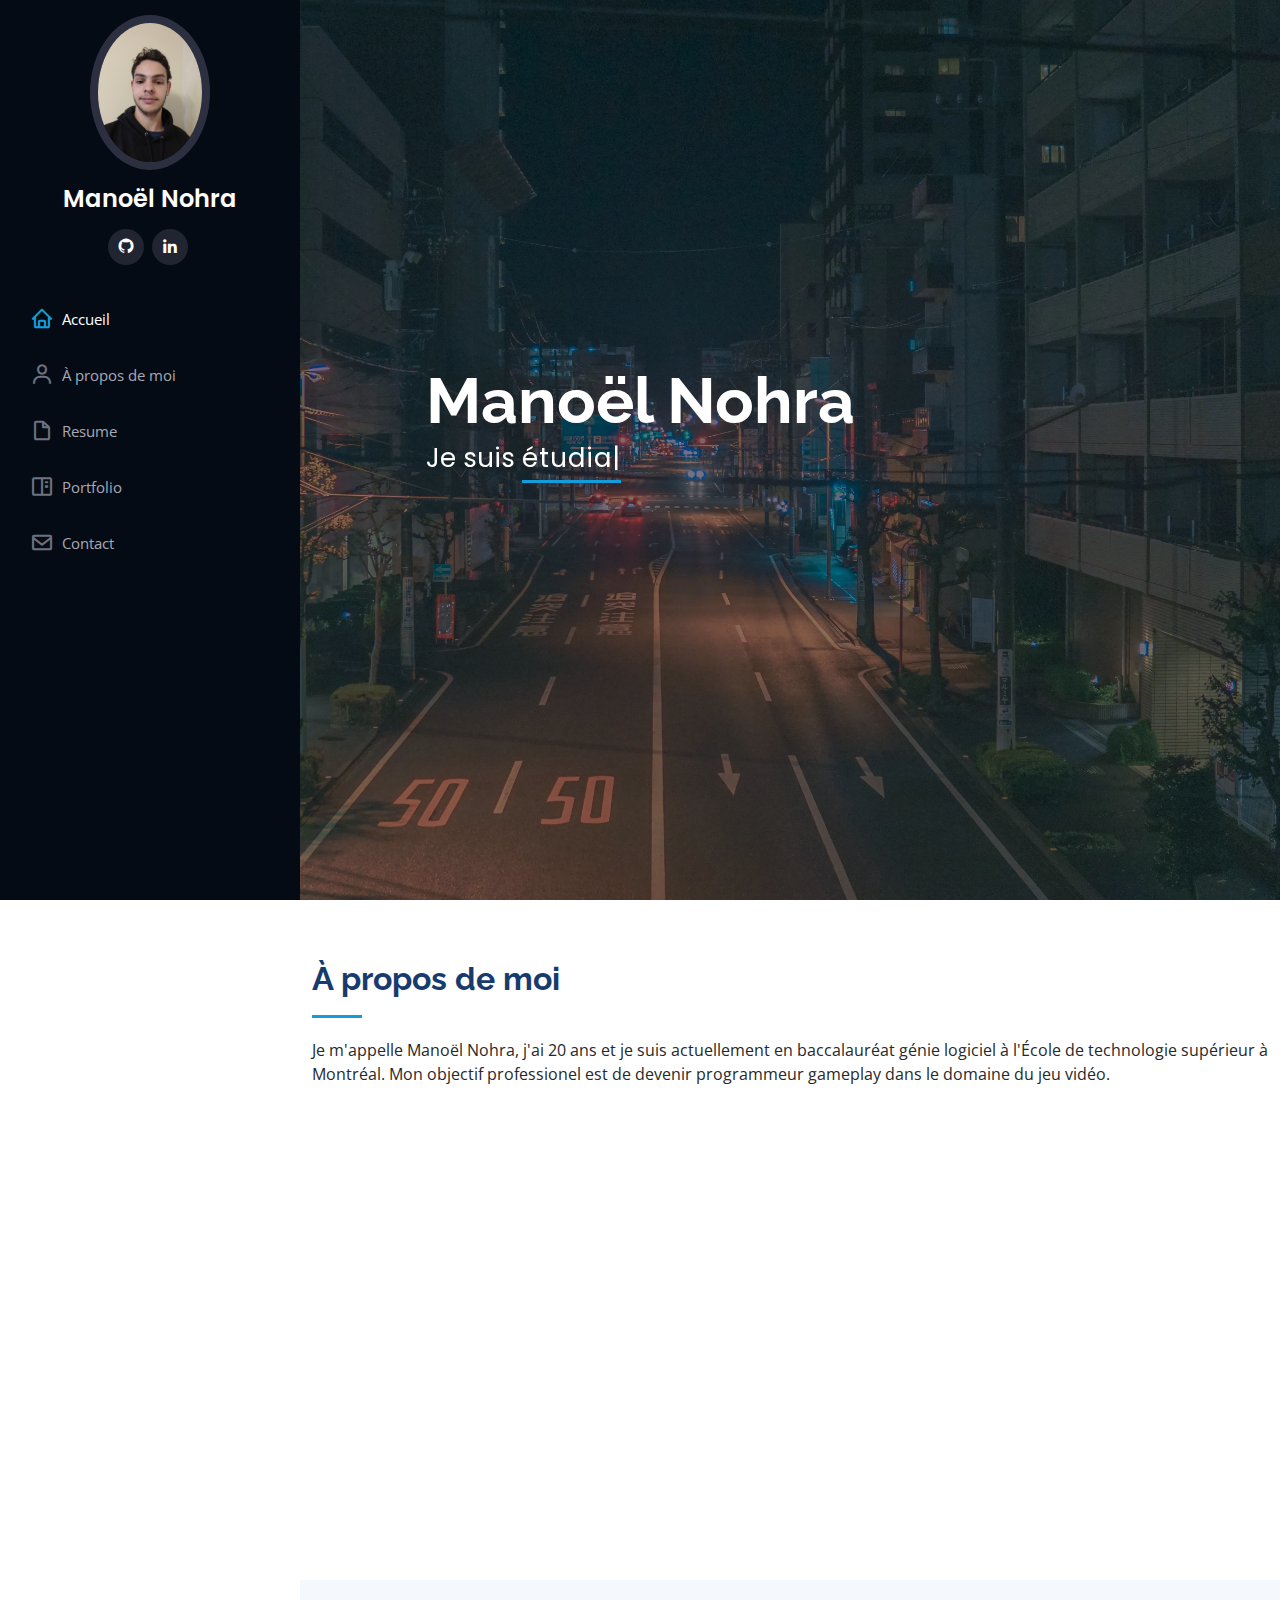
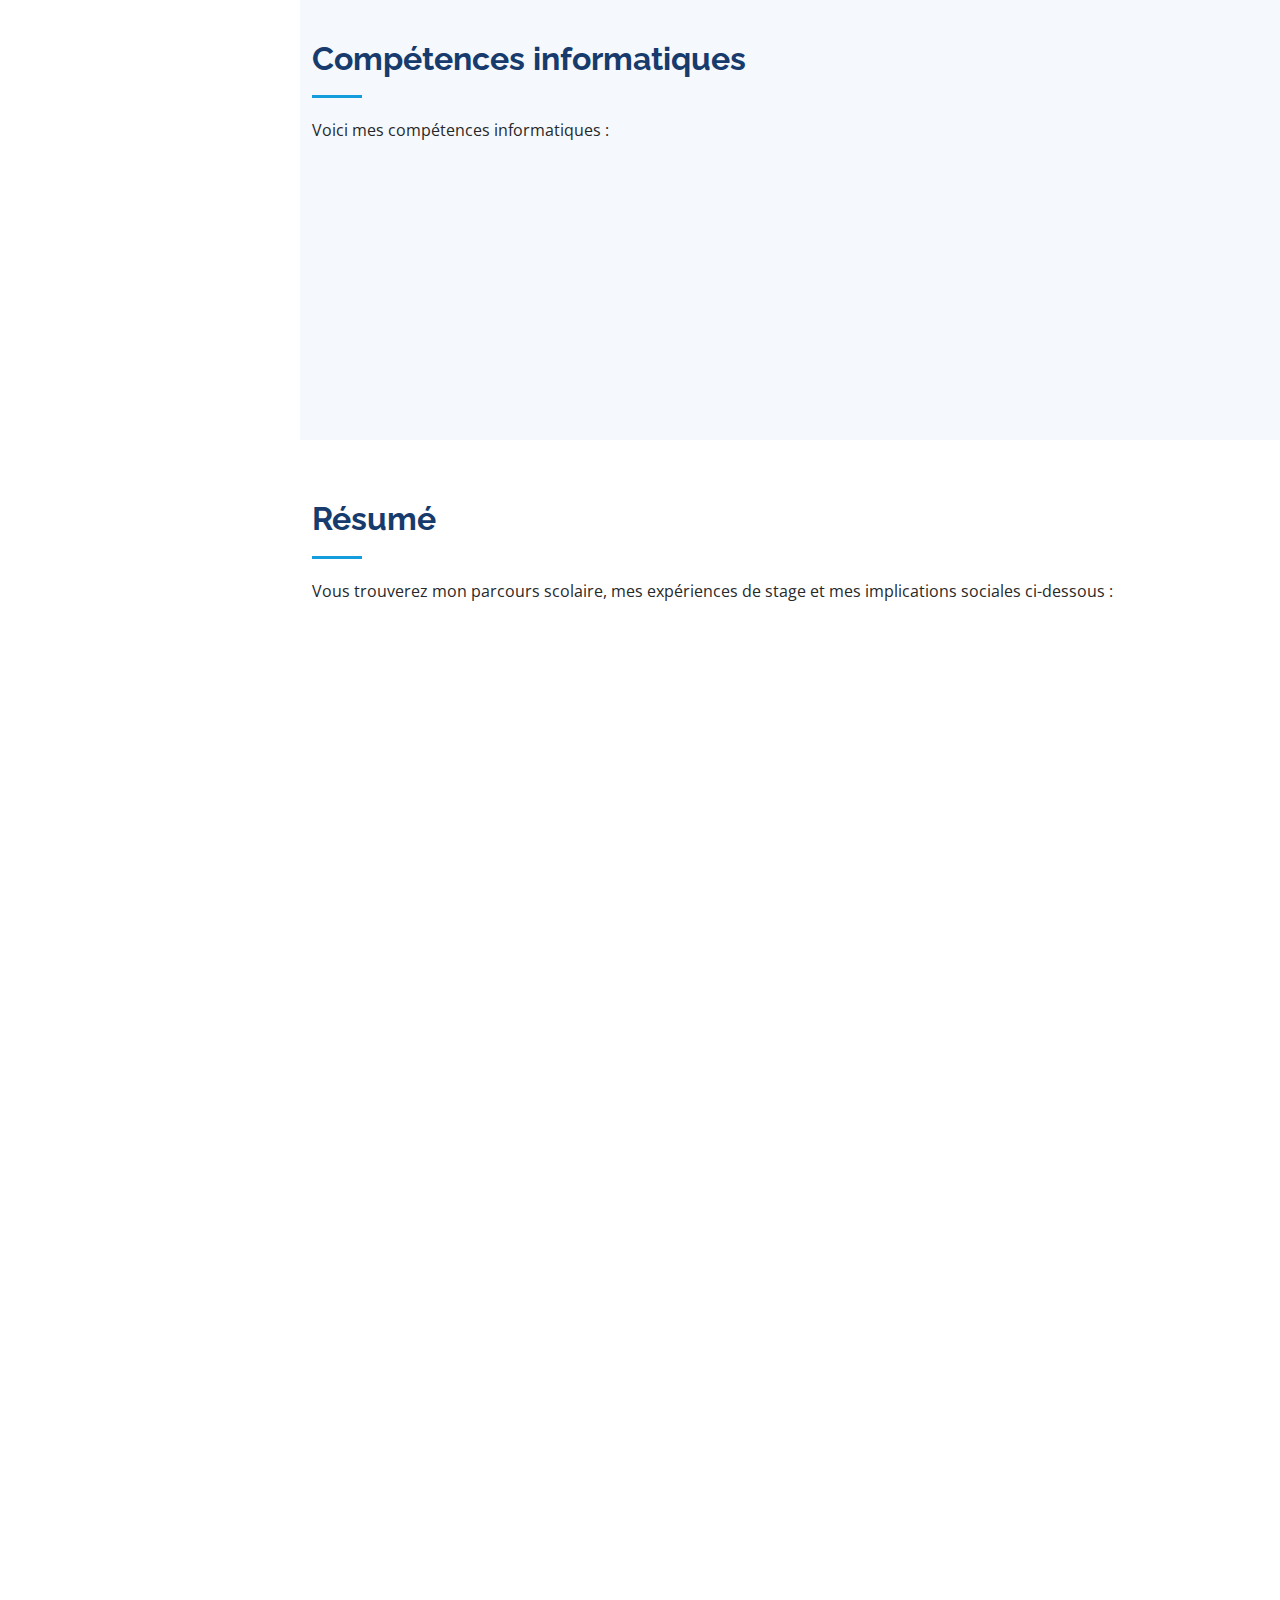
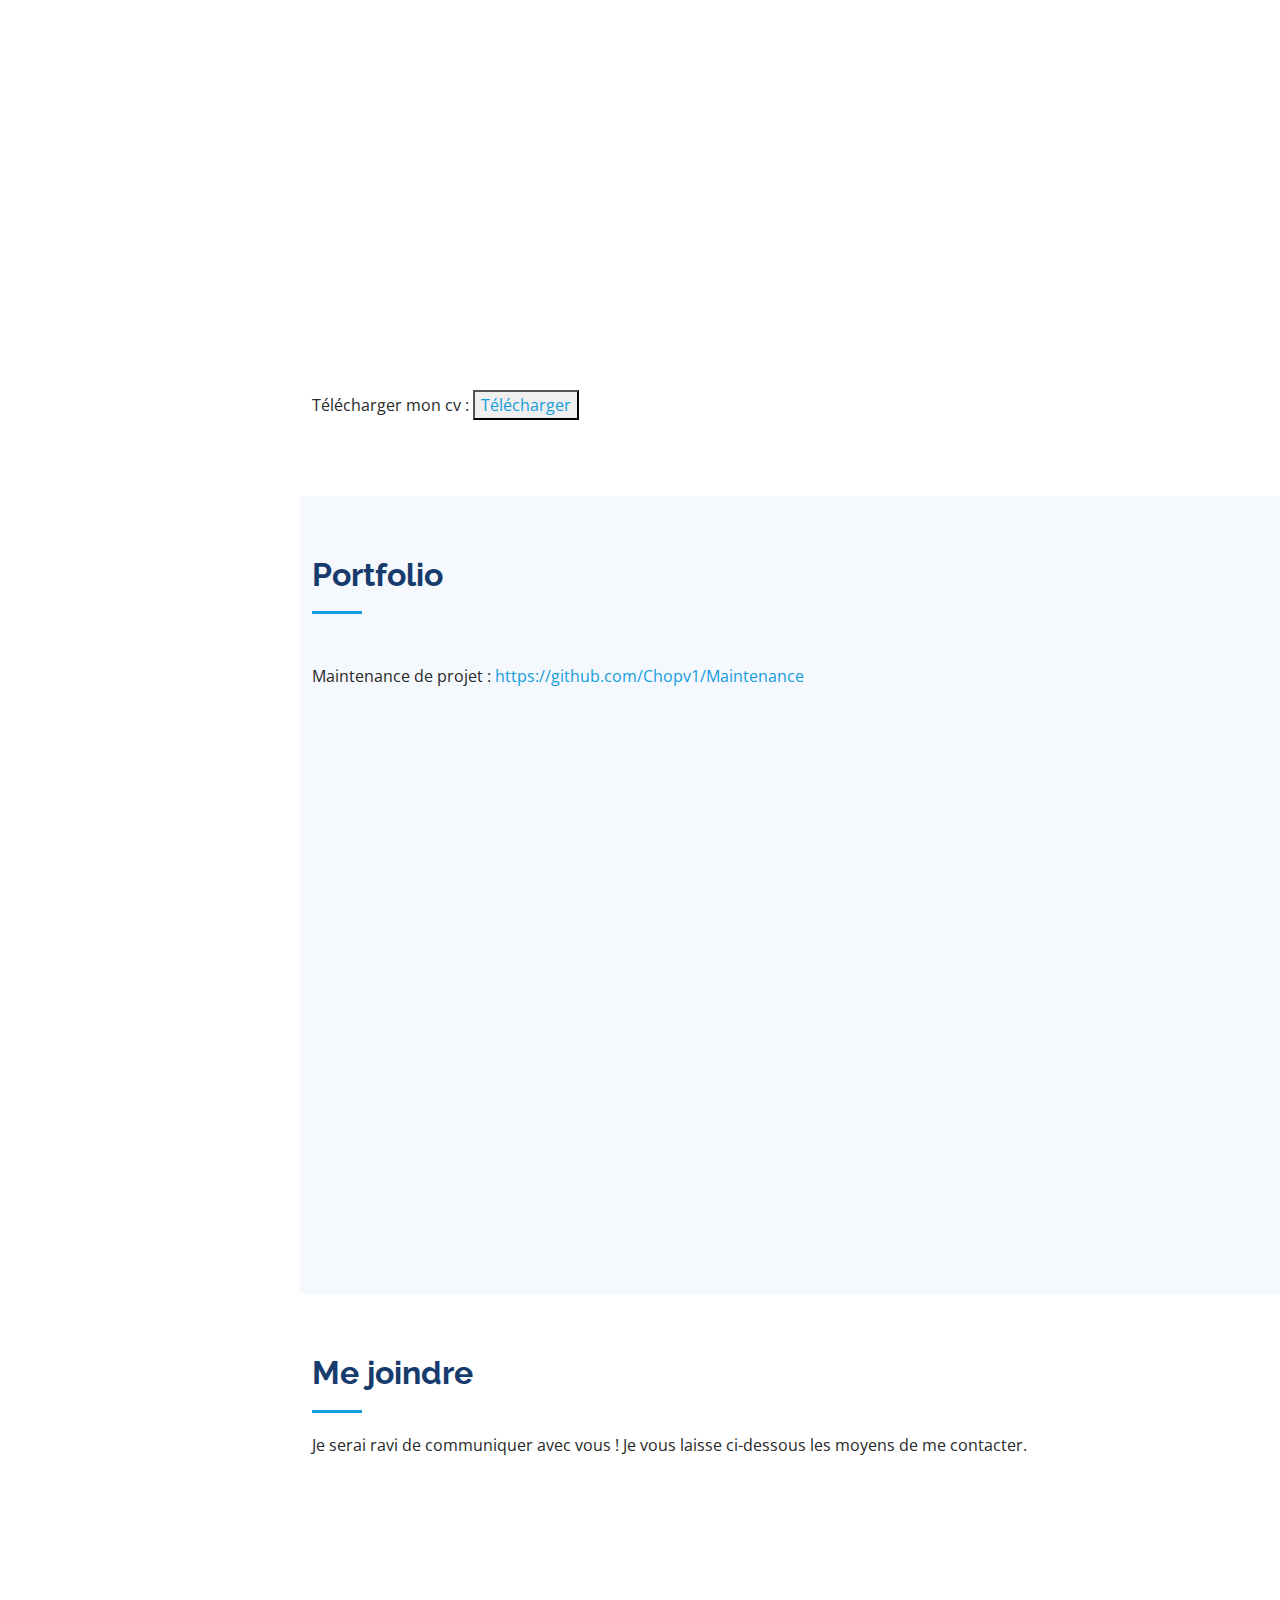
==== commit abe8fbbc: "jhfezbjhf" ====
--- a/index.html
+++ b/index.html
@@ -95,7 +95,7 @@
                 <ul>
                   <li><i class="bi bi-chevron-right"></i> <strong>Anniversaire:</strong> <span>30 octobre 2002</span></li>
                   <li><i class="bi bi-chevron-right"></i> <strong>Site internet:</strong> <span>www.manoel-nohra.fr</span></li>
-                  <li><i class="bi bi-chevron-right"></i> <strong>Téléphone:</strong> <span>+336 26 61 10 36</span></li>
+                  <li><i class="bi bi-chevron-right"></i> <strong>Téléphone:</strong> <span>06 26 61 10 36 (FR)<br>438-228-4931 (CA)</span></li>
                   <li><i class="bi bi-chevron-right"></i> <strong>Ville:</strong> <span>Montréal, Québec, Canada</span></li>
                 </ul>
               </div>
@@ -107,8 +107,8 @@
                 </ul>
               </div>
             </div>
-            <p> <a href="https://eportfolio.etsmtl.ca/Portfolio/Clef/G9227X6vjtvkvlrX1mqg">Eportfolio</a>
-            </p>
+            <h3> <a href="https://eportfolio.etsmtl.ca/Portfolio/Clef/G9227X6vjtvkvlrX1mqg">Eportfolio</a>
+            </h3>
           </div>
         </div>
 
@@ -247,14 +247,14 @@
               <ul>
                 <li>Évaluer et analyser les besoins du client</li>	
                 <li>Communiquer avec le client et ses collègues</li>
-                <li>S’adapter à un code étranger</li>
+                <li>S'adapter à un code étranger</li>
                 <li>Amener ses idées au projet</li>
                 <li>Trouver des solutions aux problèmes</li>
                 <li>Expliquer clairement les points techniques au client</li>
               </ul>
             </div>
             <div class="resume-item">
-              <h4>Stage en tant que technicien au centre d’assistance</h4>
+              <h4>Stage en tant que technicien au centre d'assistance</h4>
               <h5>2018 (deux semaines)</h5>
               <p><em>Econocom, Grenoble, France</em></p>
               <ul>
@@ -264,7 +264,7 @@
             </div>
             <div class="resume-item">
               <h4>Stage en tant que Commis</h4>
-              <h5>2016 (une semaine</h5>
+              <h5>2016 (une semaine)</h5>
               <p><em>Carrefour Market, Scionzier, France</em></p>
               <ul>
                 <li>Entretenir le magasin</li>
@@ -280,7 +280,7 @@
               <h5>2022</h5>
               <p><em>ÉTS, Montréal, Québec, Canada</em></p>
               <ul>
-                <li>S’organiser pour répondre aux deadlines</li>	
+                <li>S'organiser pour répondre aux deadlines</li>	
                 <li>Organiser des évènements (Galla, GameJam)</li>
                 <li>Participer à des GameJam</li>
                 <li>Travailler en équipe</li>
@@ -292,7 +292,7 @@
           <div class="col-lg-6" data-aos="fade-up">
             <h3 class="resume-title"><br></h3>
             <div class="resume-item">
-              <h4>Membre du club EsporTS (Esports club) <br>Titulaire de l’équipe 1 de Rocket League</h4>
+              <h4>Membre du club EsporTS (Esports club) <br>Titulaire de l'équipe 1 de Rocket League</h4>
               <h5>2022</h5>
               <p><em>ÉTS, Montréal, Québec, Canada</em></p>
               <ul>
@@ -395,6 +395,18 @@
 
                 <div class="col-lg-4 col-md-6 portfolio-item filter-app">
                   <div class="portfolio-wrap">
+                    <a href="portoflio-details-theplague.html"><img src="assets/img/portfolio/theplague.png" class="img-fluid" alt=""></a>
+                    <div class="portfolio-links">
+                      <a href="https://manoelnohra.itch.io/the-plague" title="More Details" target="_blank" ><i class="bx bx-link"></i></a>
+                      <a href="portoflio-details-theplague.html" title="More Details" target="_blank" ><i class="bx bx-plus"></i></a>
+                    </div>
+                  </div>
+               </div>
+
+               <div class="row portfolio-container">
+
+                <div class="col-lg-4 col-md-6 portfolio-item filter-app">
+                  <div class="portfolio-wrap">
                     <a href="portoflio-details-NewKingdom.html"><img src="assets/img/portfolio/NewKingdomWIP.png" class="img-fluid" alt=""></a>
                     <div class="portfolio-links">
                       <a href="https://github.com/Chopv1/New-Kingdom" title="More Details" target="_blank" ><i class="bx bx-link"></i></a>
@@ -572,36 +584,6 @@
             </div>
 
           </div>
-
-          <div class="col-lg-7 mt-5 mt-lg-0 d-flex align-items-stretch">
-            <form action="forms/contact.php" method="post" role="form" class="php-email-form">
-              <div class="row">
-                <div class="form-group col-md-6">
-                  <label for="name">Votre nom</label>
-                  <input type="text" name="name" class="form-control" id="name" required>
-                </div>
-                <div class="form-group col-md-6">
-                  <label for="name">Votre Email</label>
-                  <input type="email" class="form-control" name="email" id="email" required>
-                </div>
-              </div>
-              <div class="form-group">
-                <label for="name">Sujet</label>
-                <input type="text" class="form-control" name="subject" id="subject" required>
-              </div>
-              <div class="form-group">
-                <label for="name">Message</label>
-                <textarea class="form-control" name="message" rows="10" required></textarea>
-              </div>
-              <div class="my-3">
-                <div class="loading">Loading</div>
-                <div class="error-message"></div>
-                <div class="sent-message">Your message has been sent. Thank you!</div>
-              </div>
-              <div class="text-center"><button type="submit">Send Message</button></div>
-            </form>
-          </div>
-
         </div>
 
       </div>
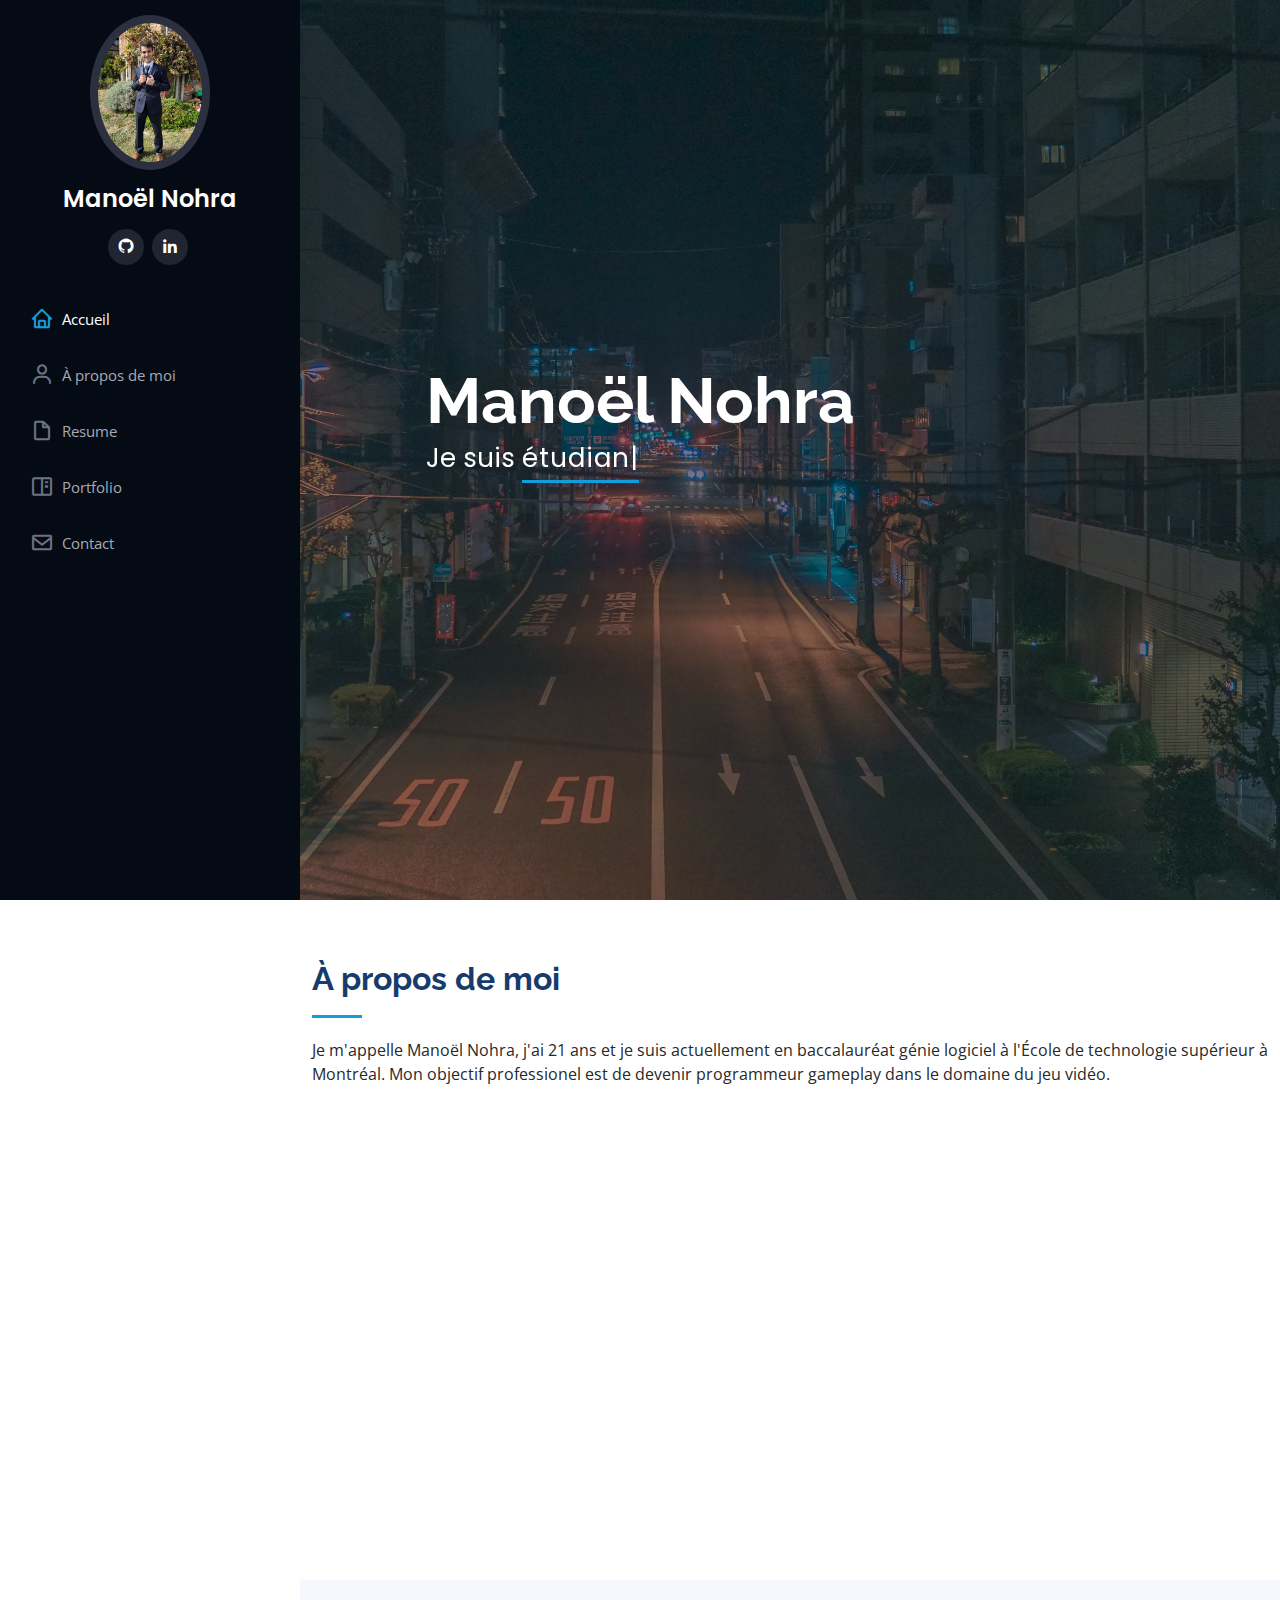
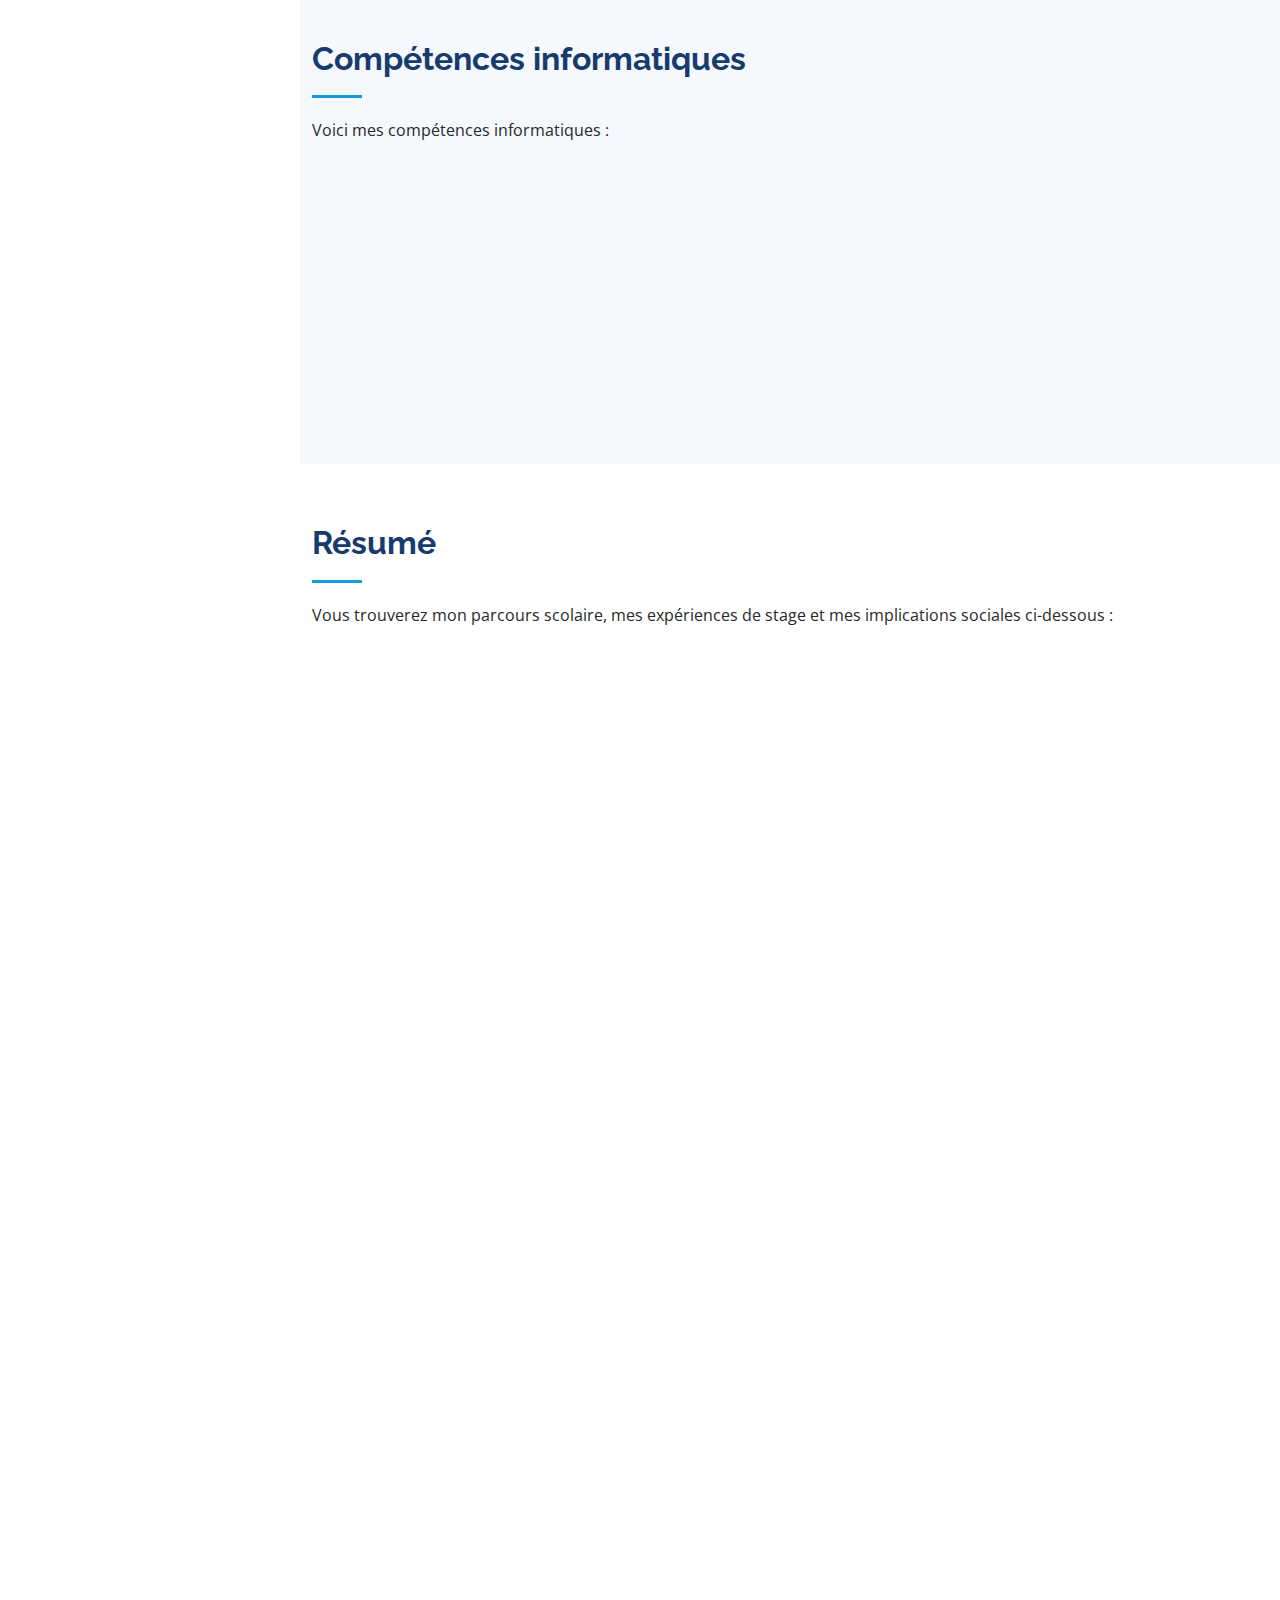
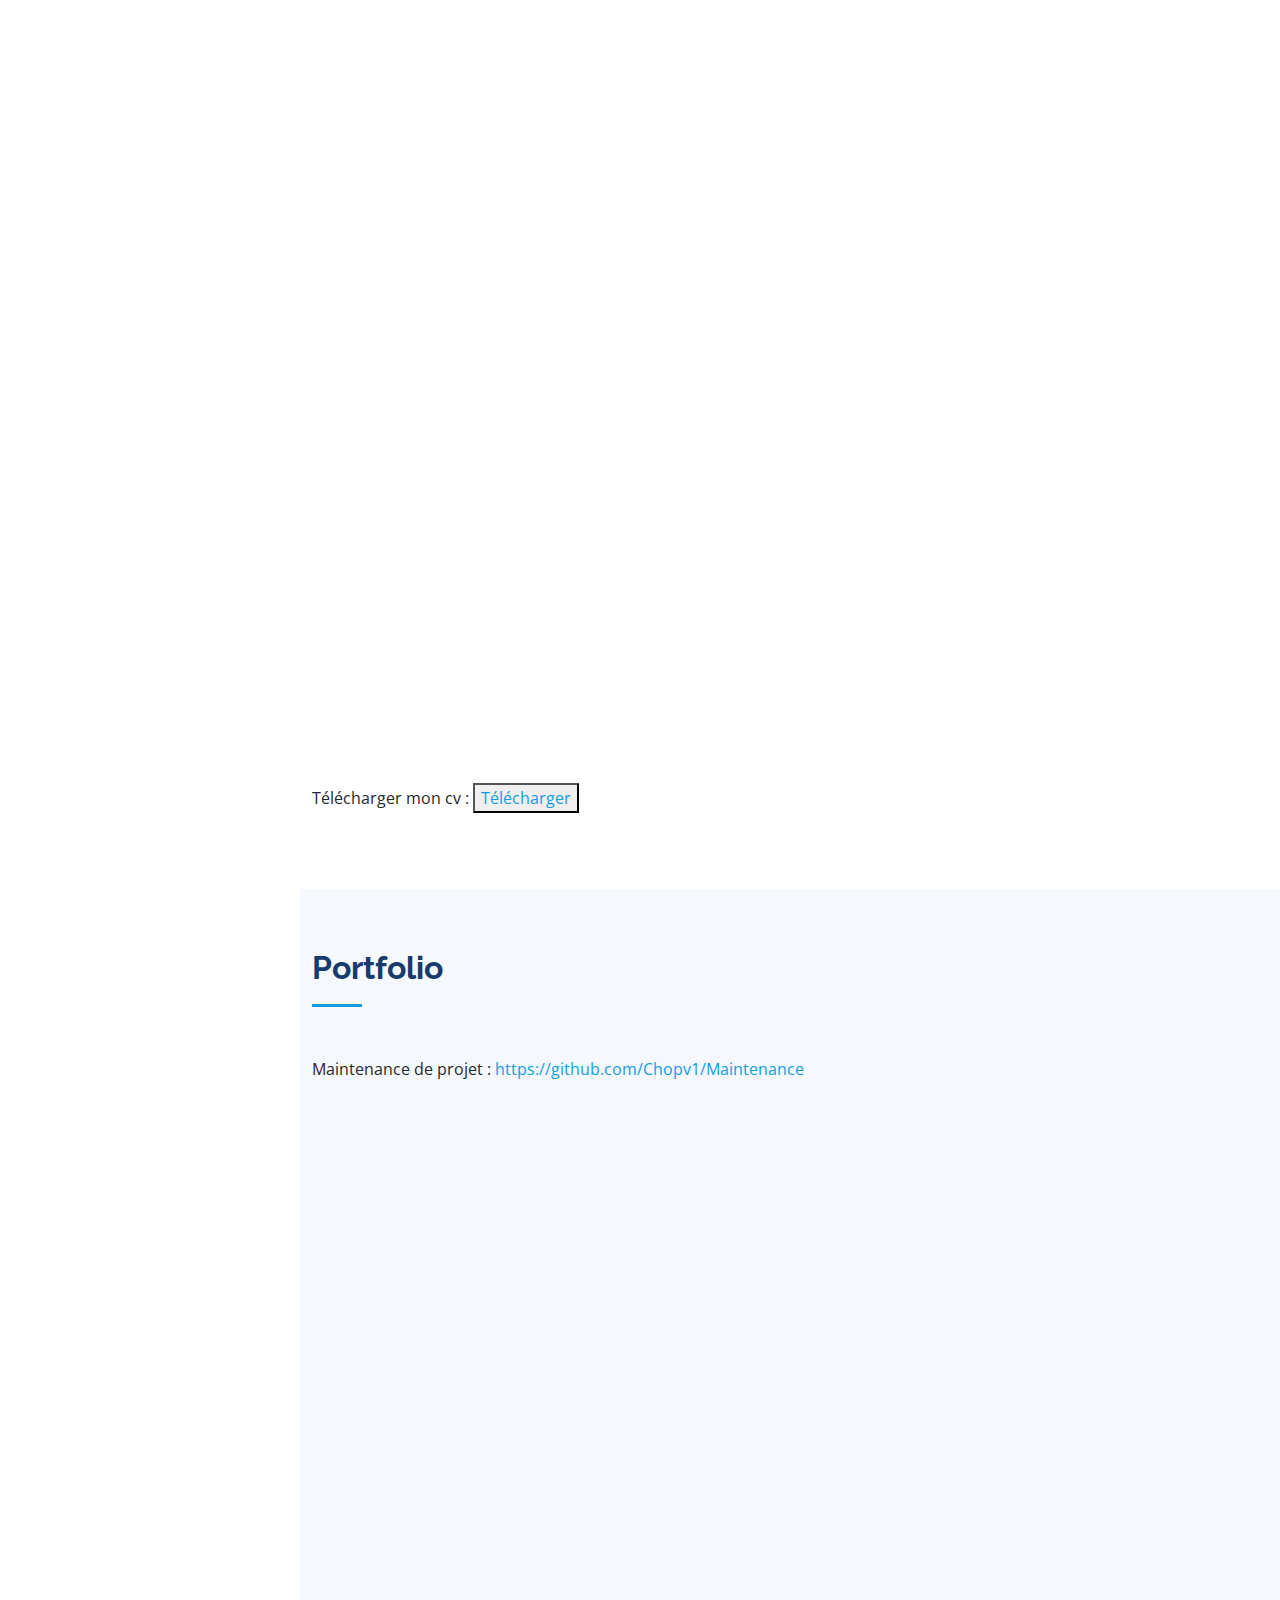
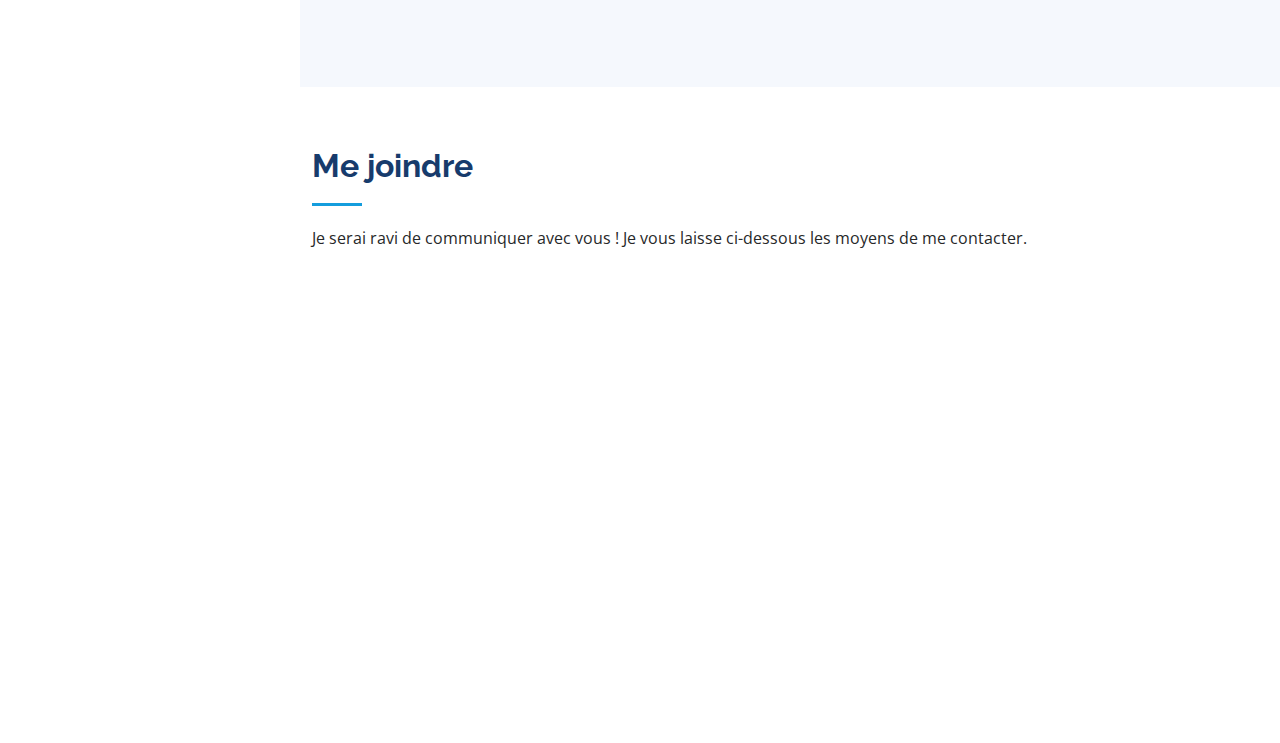
==== commit 2ae4a3a2: "Added first intern and made some missing updates" ====
--- a/index.html
+++ b/index.html
@@ -79,7 +79,7 @@
 
         <div class="section-title">
           <h2>À propos de moi</h2>
-          <p>Je m'appelle Manoël Nohra, j'ai 20 ans et je suis actuellement en baccalauréat génie logiciel à l'École de technologie supérieur à Montréal. Mon objectif professionel est de devenir programmeur gameplay dans le domaine du jeu vidéo. </p>
+          <p>Je m'appelle Manoël Nohra, j'ai 21 ans et je suis actuellement en baccalauréat génie logiciel à l'École de technologie supérieur à Montréal. Mon objectif professionel est de devenir programmeur gameplay dans le domaine du jeu vidéo. </p>
         </div>
 
         <div class="row">
@@ -101,7 +101,7 @@
               </div>
               <div class="col-lg-6">
                 <ul>
-                  <li><i class="bi bi-chevron-right"></i> <strong>Age:</strong> <span>20 ans</span></li>
+                  <li><i class="bi bi-chevron-right"></i> <strong>Age:</strong> <span>21 ans</span></li>
                   <li><i class="bi bi-chevron-right"></i> <strong>Diplôme:</strong> <span>Baccalauréat en génie logiciel (en cours)</span></li>
                   <li><i class="bi bi-chevron-right"></i> <strong>Email:</strong> <span>manoel.nohra@gmail.com</span></li>
                 </ul>
@@ -166,37 +166,50 @@
     <!-- ======= Skills Section ======= -->
     <section id="skills" class="skills section-bg">
       <div class="container">
-
-        <div class="section-title">
+        <div class="section-title">
+
           <h2>Compétences informatiques</h2>
           <p>Voici mes compétences informatiques :</p>
+
         </div>
 
         <div class="row skills-content">
           <div class="col-lg-6" data-aos="fade-up">
-          <h5>Programmation Orientée objet :</h5>
-              <span class="skill">C# (Unity) : <progress id="file" max="100" value="50"> 50% </progress> Avancée<br><i class="val"></i></span>
-              <span class="skill">C++ (Unreal Engine) : <progress id="file" max="100" value="20"> 20% </progress> Initié<br> <i class="val"></i></span>
-              <span class="skill">Java : <progress id="file" max="100" value="50"> 50% </progress><i class="val"></i> Avancée</span> <br>
-          </div>
+
+            <h5>Programmation Orientée objet :</h5>
+
+            <span class="skill">C# (Unity et WPF) : <progress id="file" max="100" value="75"> 75% </progress> Avancée<br><i class="val"></i></span>
+            <span class="skill">C++ (Unreal Engine) : <progress id="file" max="100" value="20"> 20% </progress> Initié<br> <i class="val"></i></span>
+            <span class="skill">Java : <progress id="file" max="100" value="50"> 50% </progress><i class="val"></i> Avancée</span> <br>
+
+          </div>
+          
           <div class="col-lg-6" data-aos="fade-up">
-          <h5>Base de donnée : </h5>
-              <span class="skill">PL/SQL (sous oracle) :<progress id="file" max="100" value="70"> 70% </progress> Bonne connaissance<i class="val"></i></span>
-          </div>
+
+            <h5>Développement web :</h5>
+
+            <span class="skill">HTML5 : <progress id="file" max="100" value="50"> 50% </progress> Avancée</span> <br>
+            <span class="skill">CSS3 : <progress id="file" max="100" value="50"> 50% </progress> Avancée</span><br>
+            <span class="skill">PHP : <progress id="file" max="100" value="50"> 50% </progress> Avancée<i class="val"></i></span> <br>
+            <span class="skill">XAML (WPF) : <progress id="file" max="100" value="50"> 50% </progress> Avancée<i class="val"></i></span>
+
+          </div>
+
           <div class="col-lg-6" data-aos="fade-up">
-          <h5>Outil de versionning :</h5>
-              <span class="skill">Git (GitLab, GitHub, GitKraken, SourceTree) <br> <progress id="file" max="100" value="85"> 85% </progress> Bonne maitrise<i class="val"></i></span>
-              
-          </div>
+
+            <h5>Outil de versionning : </h5>
+            <span class="skill">Git (GitLab, GitHub, GitKraken, SourceTree) <br> <progress id="file" max="100" value="85"> 85% </progress> Bonne maitrise<i class="val"></i></span>
+          
+          </div>
+
           <div class="col-lg-6" data-aos="fade-up">
-          <h5>Développement web :</h5>
-              <span class="skill">HTML5 : <progress id="file" max="100" value="50"> 50% </progress> Avancée<br> 
-                CSS3 : <progress id="file" max="100" value="50"> 50% </progress> Avancée<br> 
-                PHP : <progress id="file" max="100" value="50"> 50% </progress> Avancée<i class="val"></i></span>
-          </div>
-          </div>
-        </div>
-
+
+            <br>
+            <h5>Base de donnée : </h5>
+            <span class="skill">PL/SQL (sous oracle) : <progress id="file" max="100" value="70"> 70% </progress> Bonne connaissance<i class="val"></i></span>
+
+          </div>
+        </div>
       </div>
     </section><!-- End Skills Section -->
 
@@ -240,6 +253,19 @@
             </div>
           <div class="col-lg-6" data-aos="fade-up" data-aos-delay="100">
             <h3 class="resume-title">Expérience de stage</h3>
+            <div class="resume-item">
+              <h4>Programmeur Outil pour Ubisoft Montréal</h4>
+              <h5>2024 (stage de seize semaines)</h5>
+              <p><em>Montréal, Québec, Canada</em></p>
+              <ul>
+                <li>S'initier à un nouveau Framework et langage de programmation (WPF et XAML)</li>	
+                <li>Travailler en équipe</li>
+                <li>S'adapter à des normes de sécurité et de code</li>
+                <li>Critiquer lorsque nécessaire</li>
+                <li>Trouver des solutions d'optimisations</li>
+                <li>Résoudre des problème complexes</li>
+              </ul>
+            </div>
             <div class="resume-item">
               <h4>Programmeur gameplay pour le CDRIN lors du projet Urbia</h4>
               <h5>2022 (stage de dix semaines)</h5>
@@ -280,12 +306,10 @@
               <h5>2022</h5>
               <p><em>ÉTS, Montréal, Québec, Canada</em></p>
               <ul>
-                <li>S'organiser pour répondre aux deadlines</li>	
                 <li>Organiser des évènements (Galla, GameJam)</li>
                 <li>Participer à des GameJam</li>
                 <li>Travailler en équipe</li>
                 <li>Trouver des solutions au problème</li>
-                <li>Communiquer efficacement</li>
               </ul>
             </div>
           </div>
@@ -297,7 +321,7 @@
               <p><em>ÉTS, Montréal, Québec, Canada</em></p>
               <ul>
                 <li>Organiser des évènements</li>
-                <li>Communication intra et inter équipes</li>
+                <li>Communiquer intra et inter équipes</li>
                 <li>Critiquer de façon objective </li>
                 <li>Participer à des compétitions (ligue, tournois)</li>
                 <li>Garder son sang froid</li>
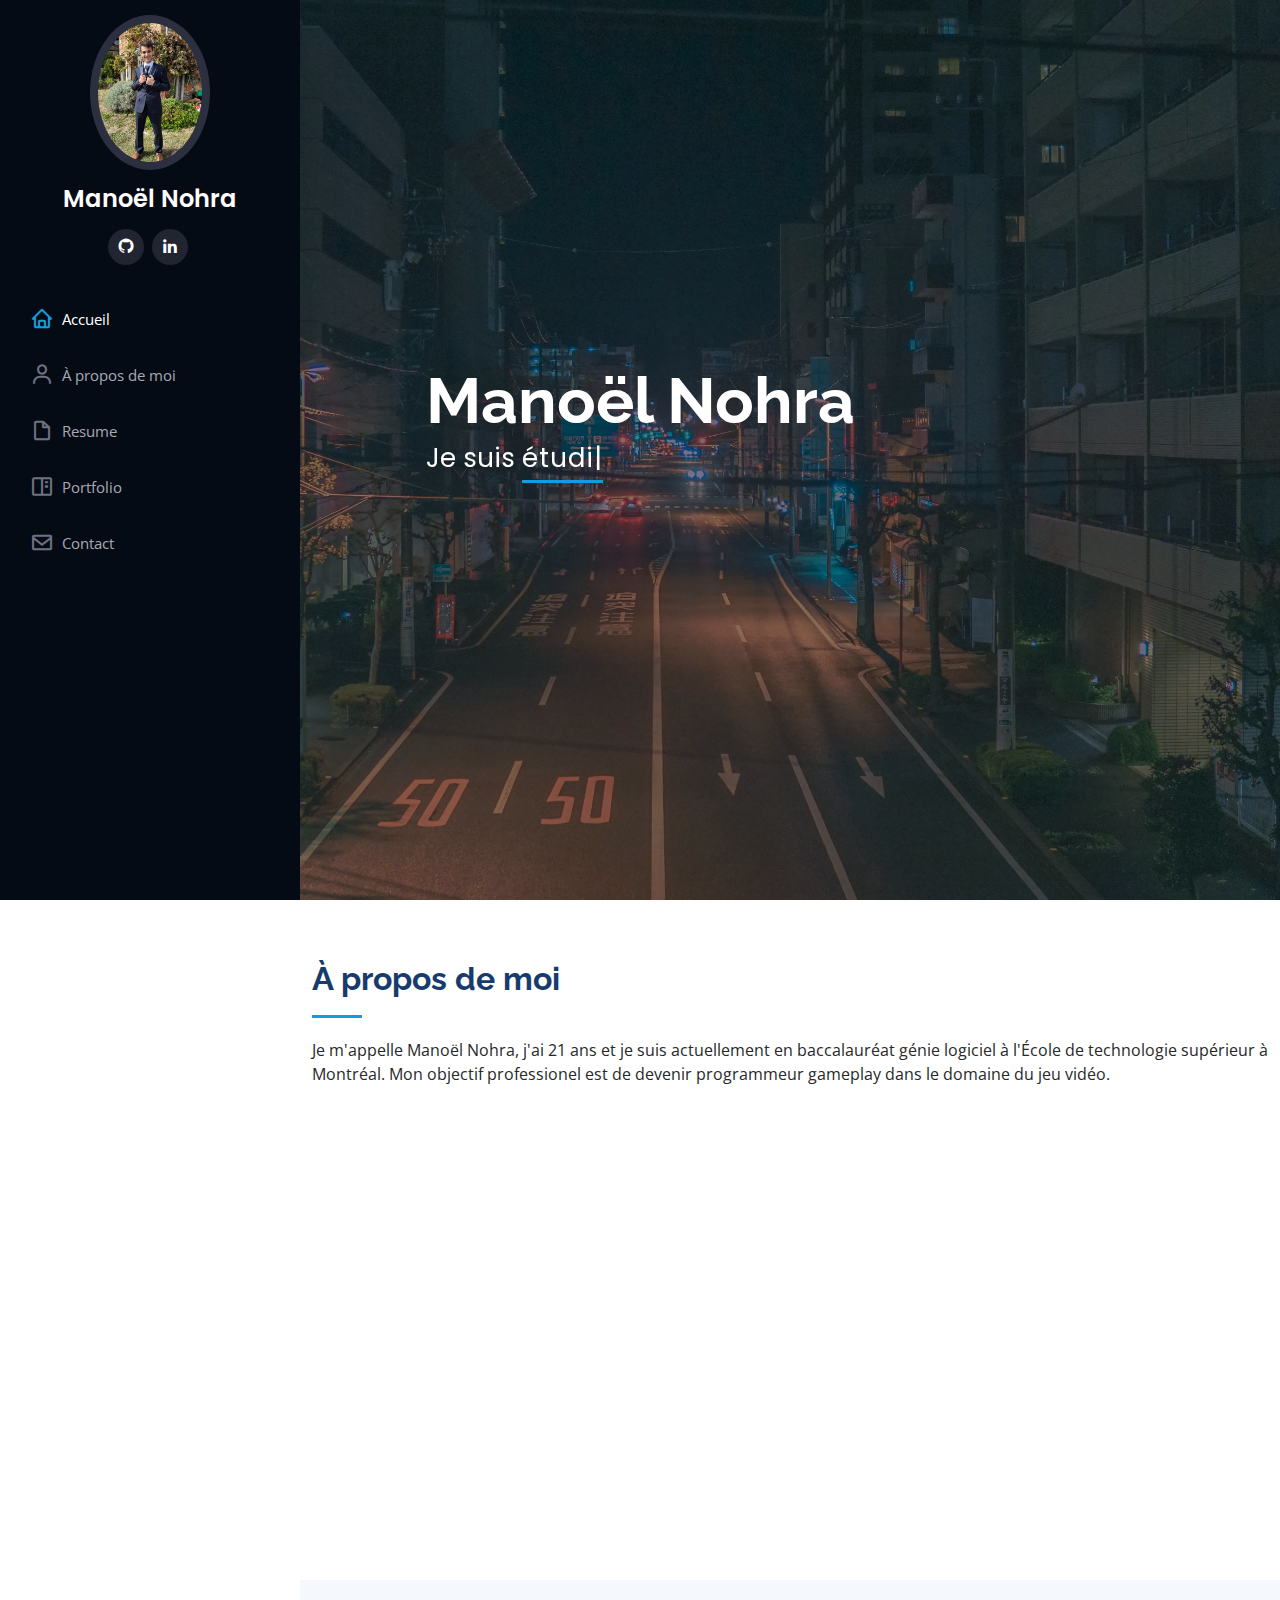
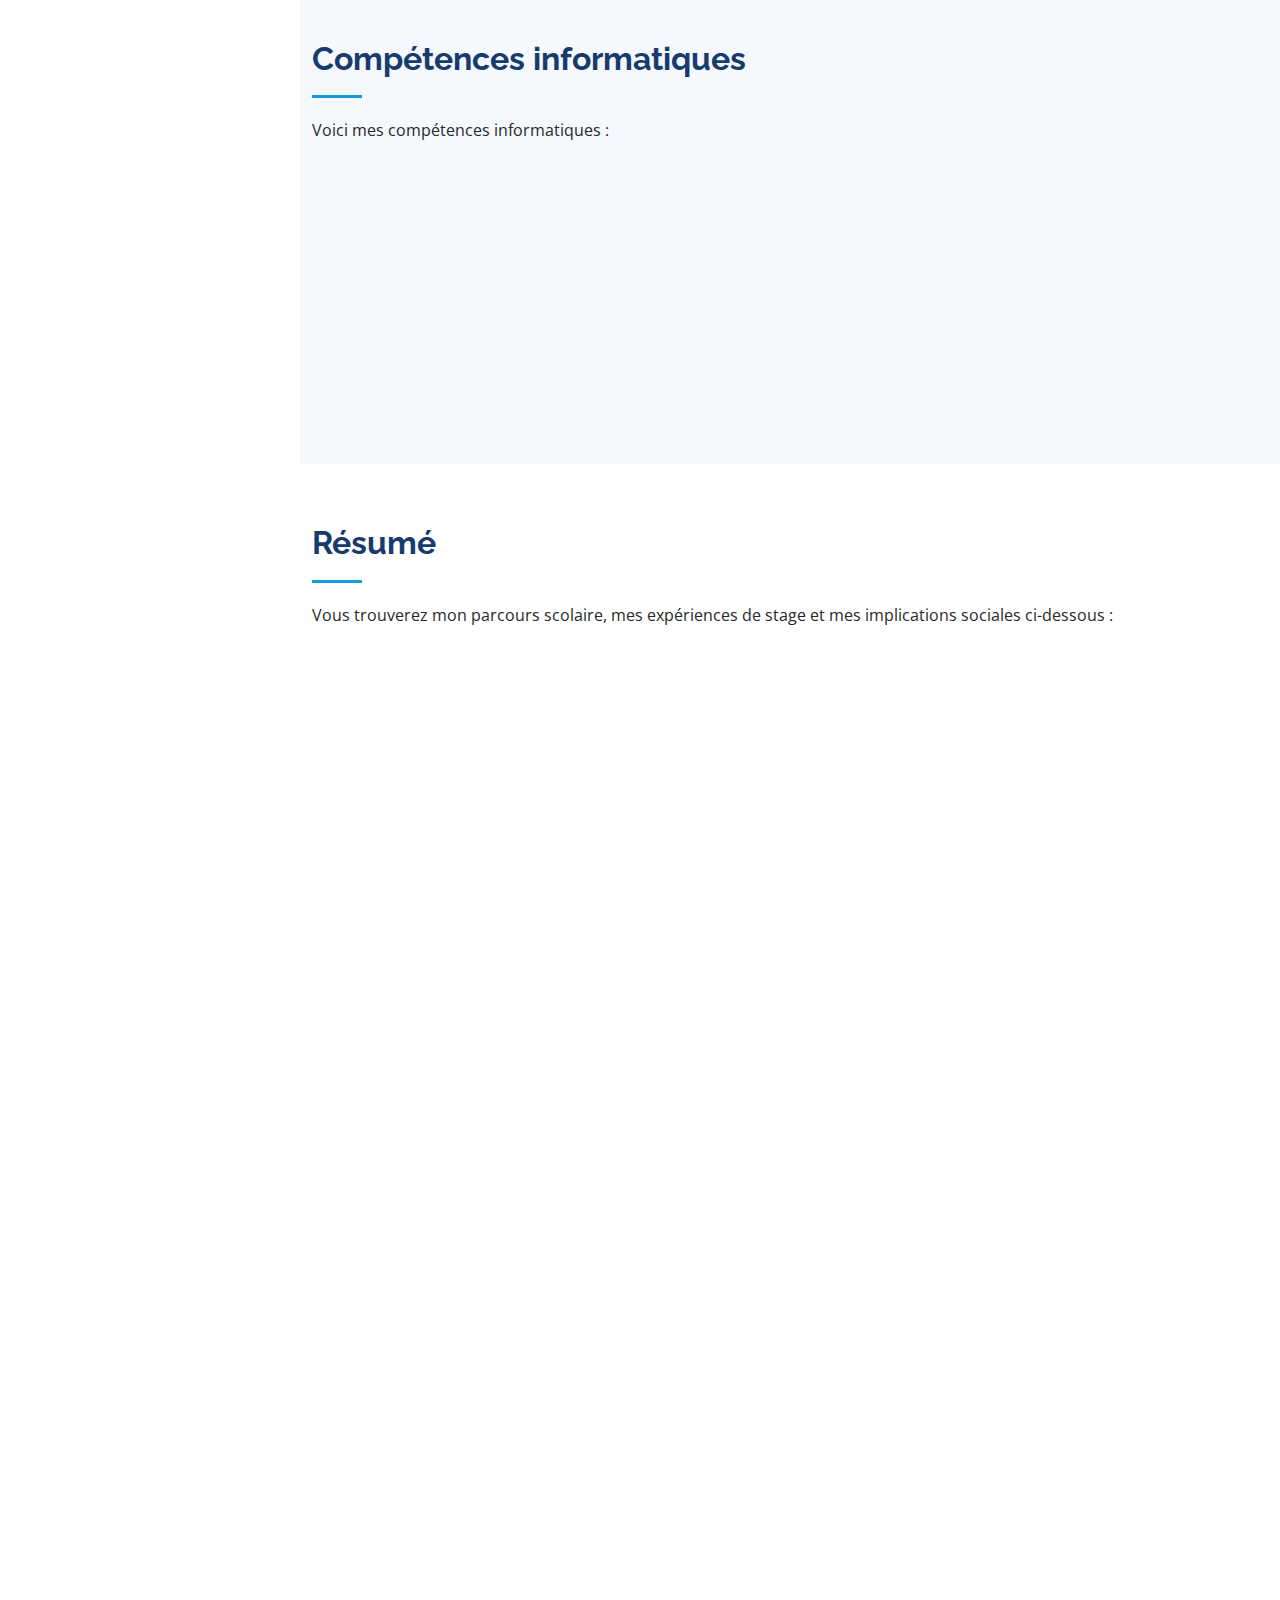
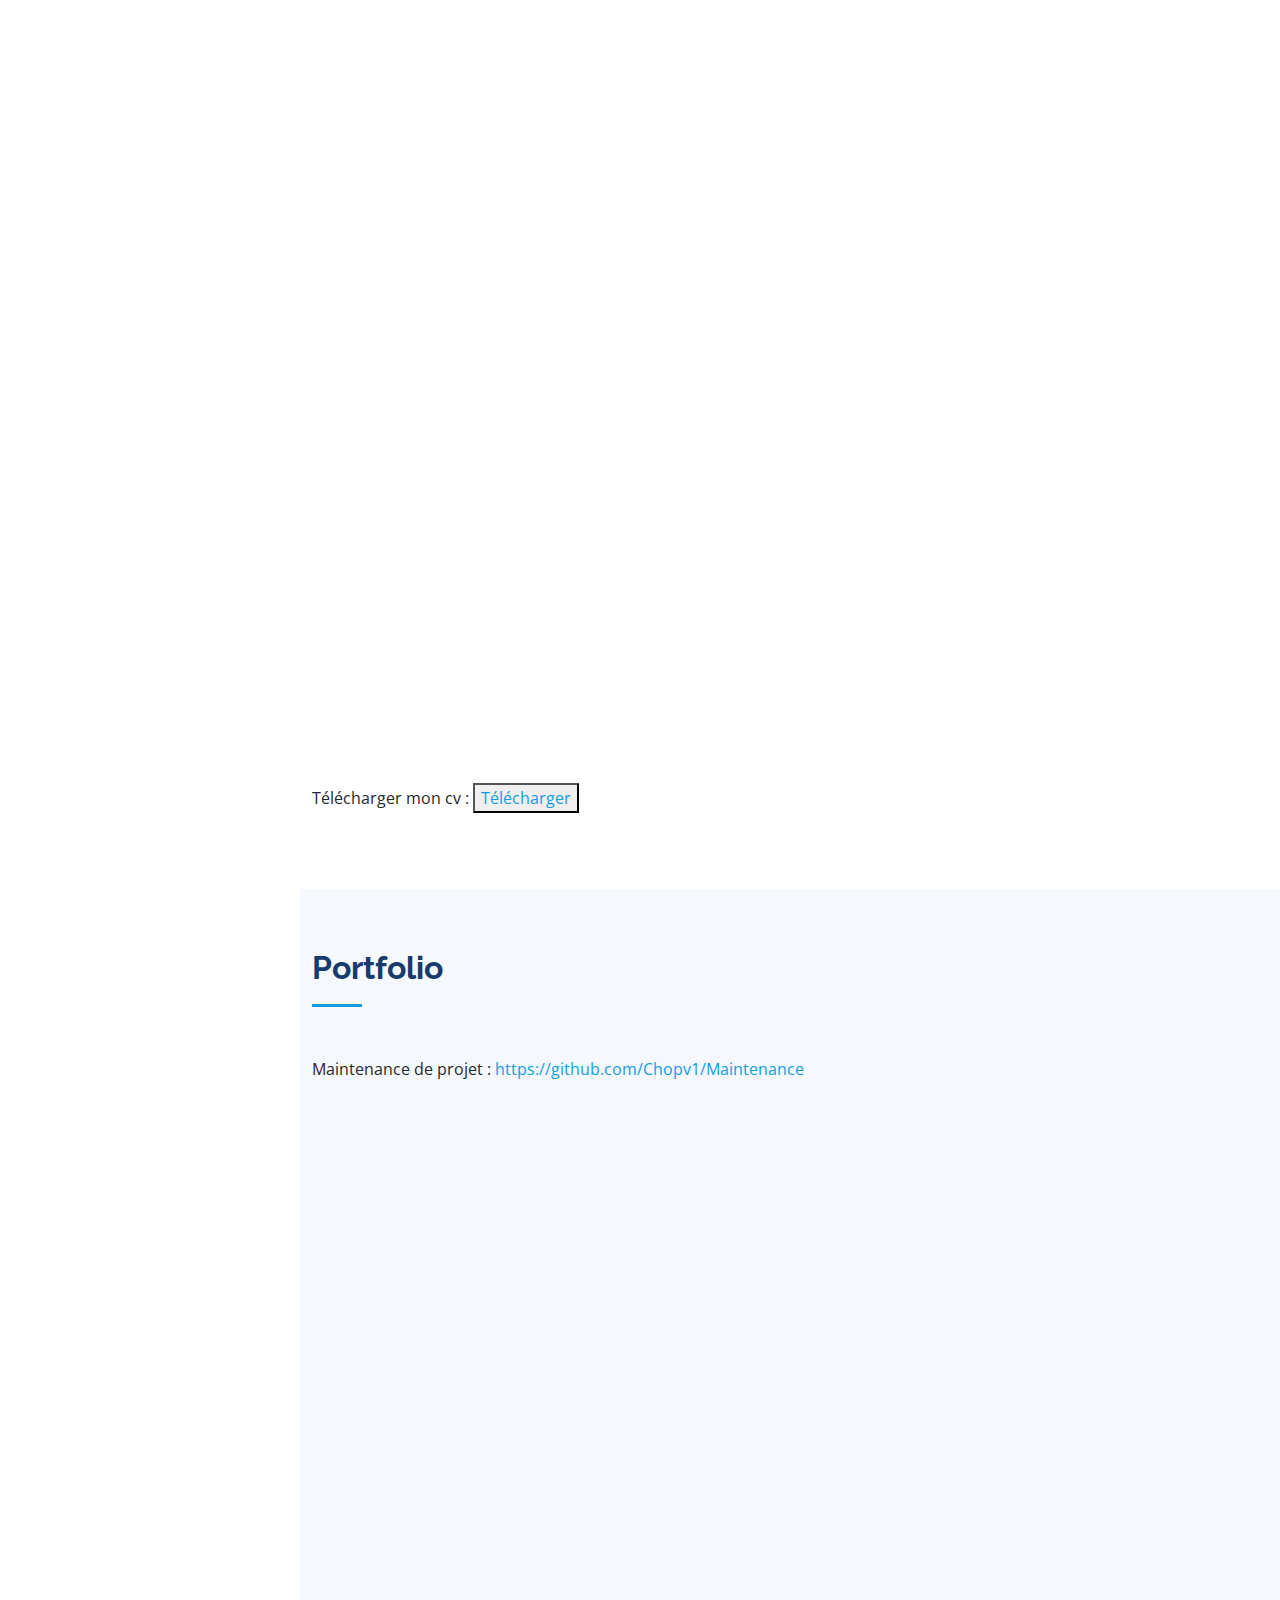
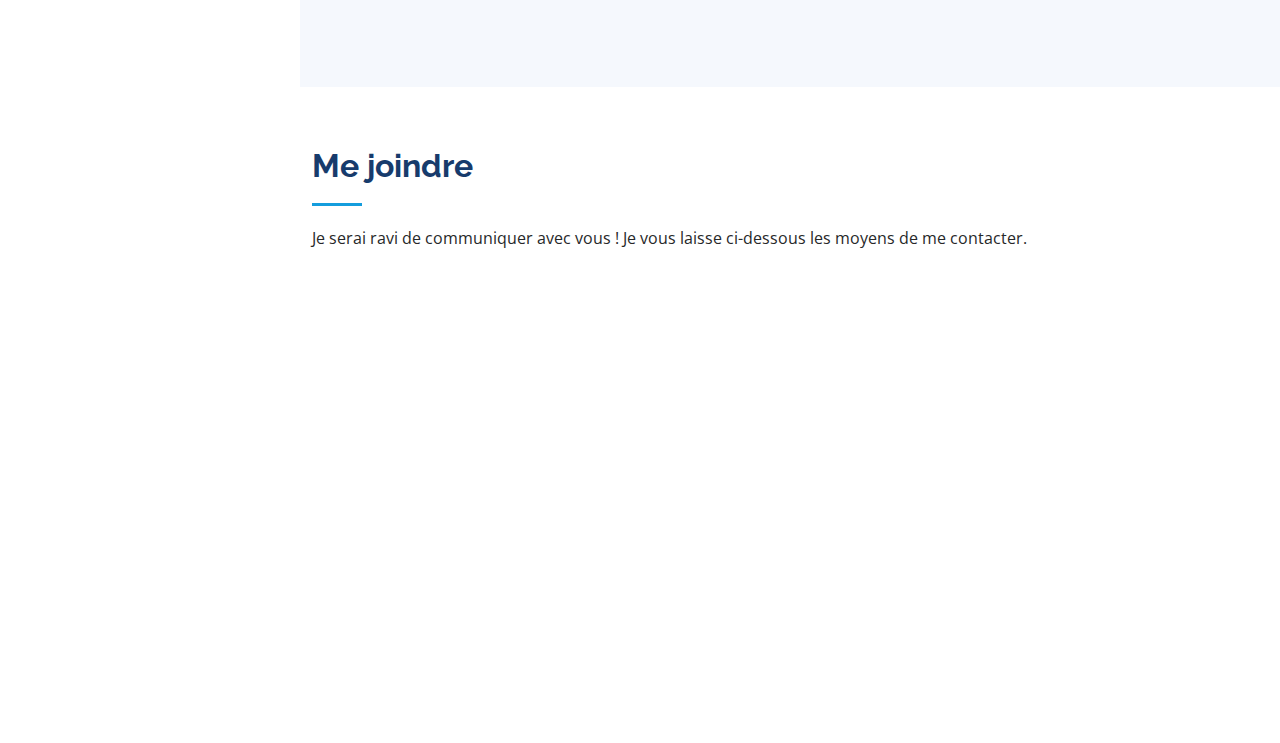
==== commit ef01a951: "Changed skills knowledge" ====
--- a/index.html
+++ b/index.html
@@ -178,8 +178,8 @@
 
             <h5>Programmation Orientée objet :</h5>
 
-            <span class="skill">C# (Unity et WPF) : <progress id="file" max="100" value="75"> 75% </progress> Avancée<br><i class="val"></i></span>
-            <span class="skill">C++ (Unreal Engine) : <progress id="file" max="100" value="20"> 20% </progress> Initié<br> <i class="val"></i></span>
+            <span class="skill">C# : <progress id="file" max="100" value="75"> 75% </progress> Avancée<br><i class="val"></i></span>
+            <span class="skill">C++ : <progress id="file" max="100" value="35"> 35% </progress> Bonne connaissance<br> <i class="val"></i></span>
             <span class="skill">Java : <progress id="file" max="100" value="50"> 50% </progress><i class="val"></i> Avancée</span> <br>
 
           </div>
@@ -191,7 +191,7 @@
             <span class="skill">HTML5 : <progress id="file" max="100" value="50"> 50% </progress> Avancée</span> <br>
             <span class="skill">CSS3 : <progress id="file" max="100" value="50"> 50% </progress> Avancée</span><br>
             <span class="skill">PHP : <progress id="file" max="100" value="50"> 50% </progress> Avancée<i class="val"></i></span> <br>
-            <span class="skill">XAML (WPF) : <progress id="file" max="100" value="50"> 50% </progress> Avancée<i class="val"></i></span>
+            <span class="skill">XAML : <progress id="file" max="100" value="50"> 50% </progress> Avancée<i class="val"></i></span>
 
           </div>
 
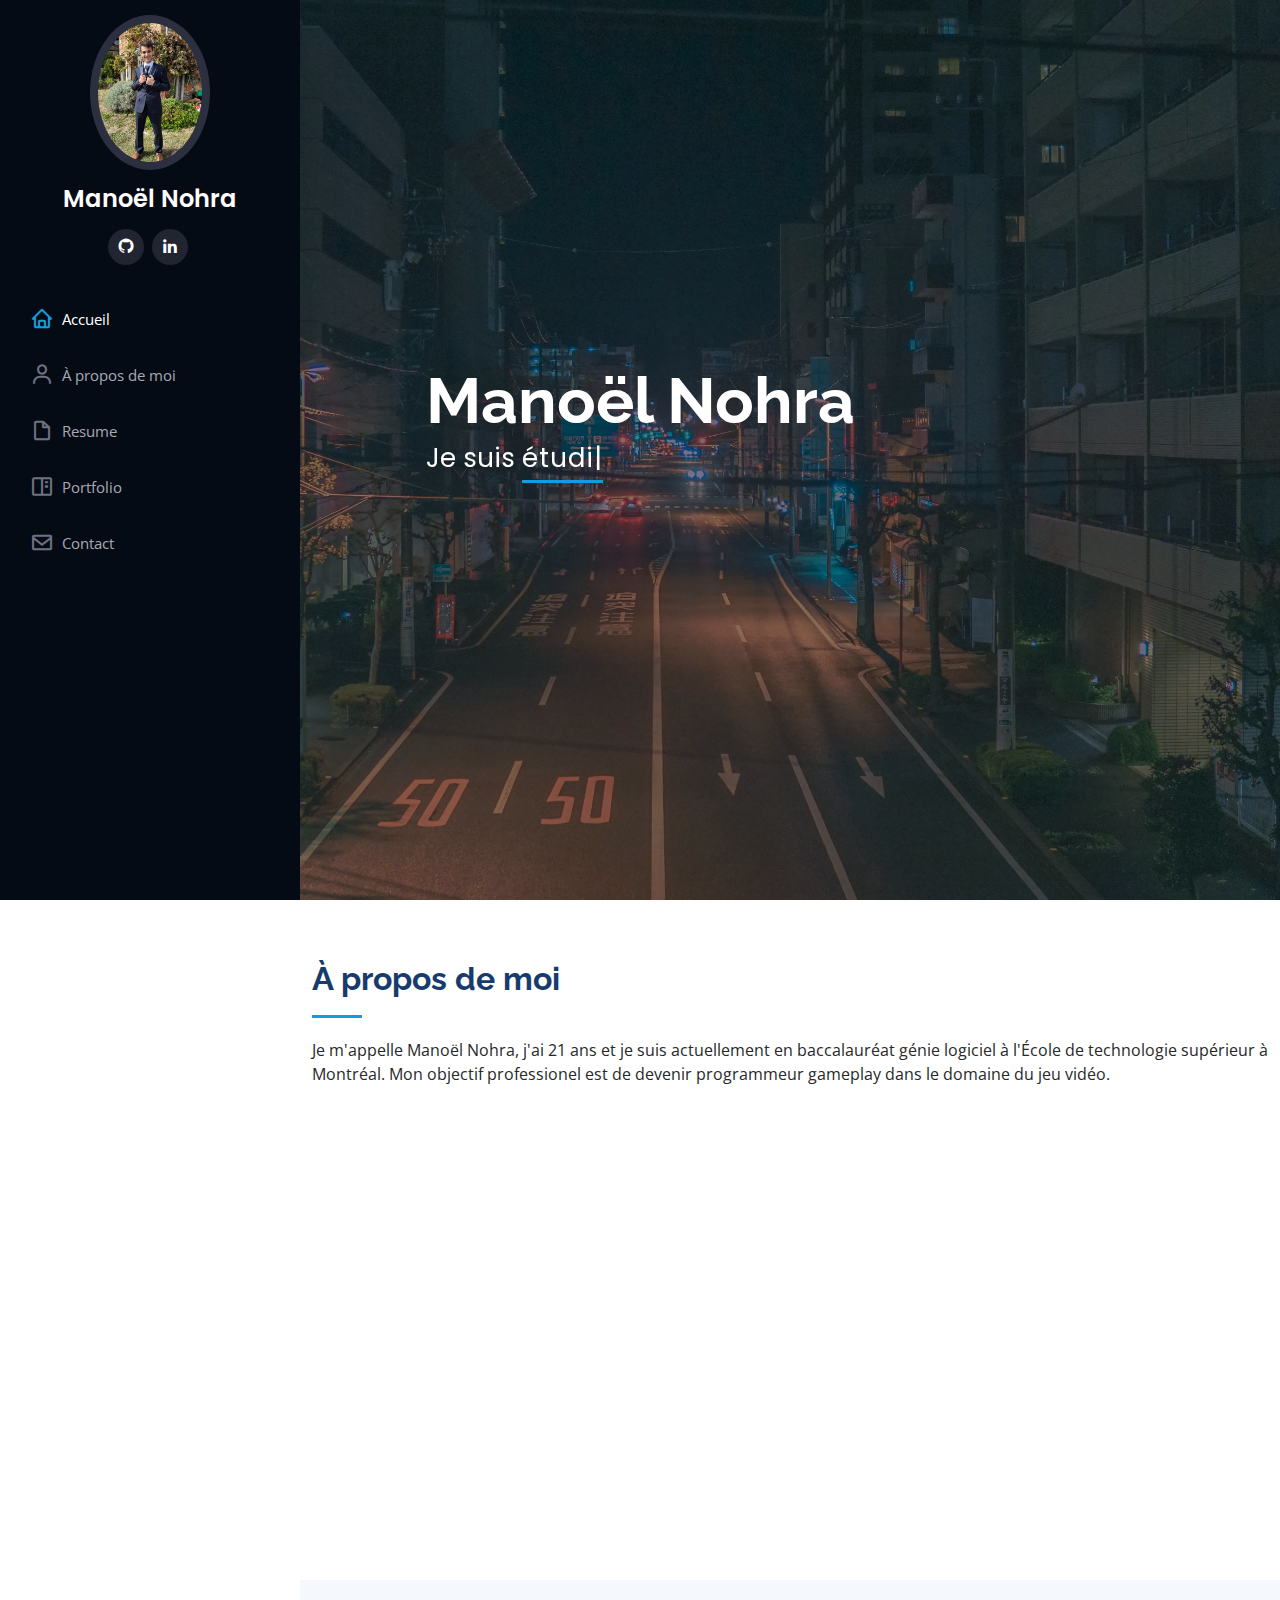
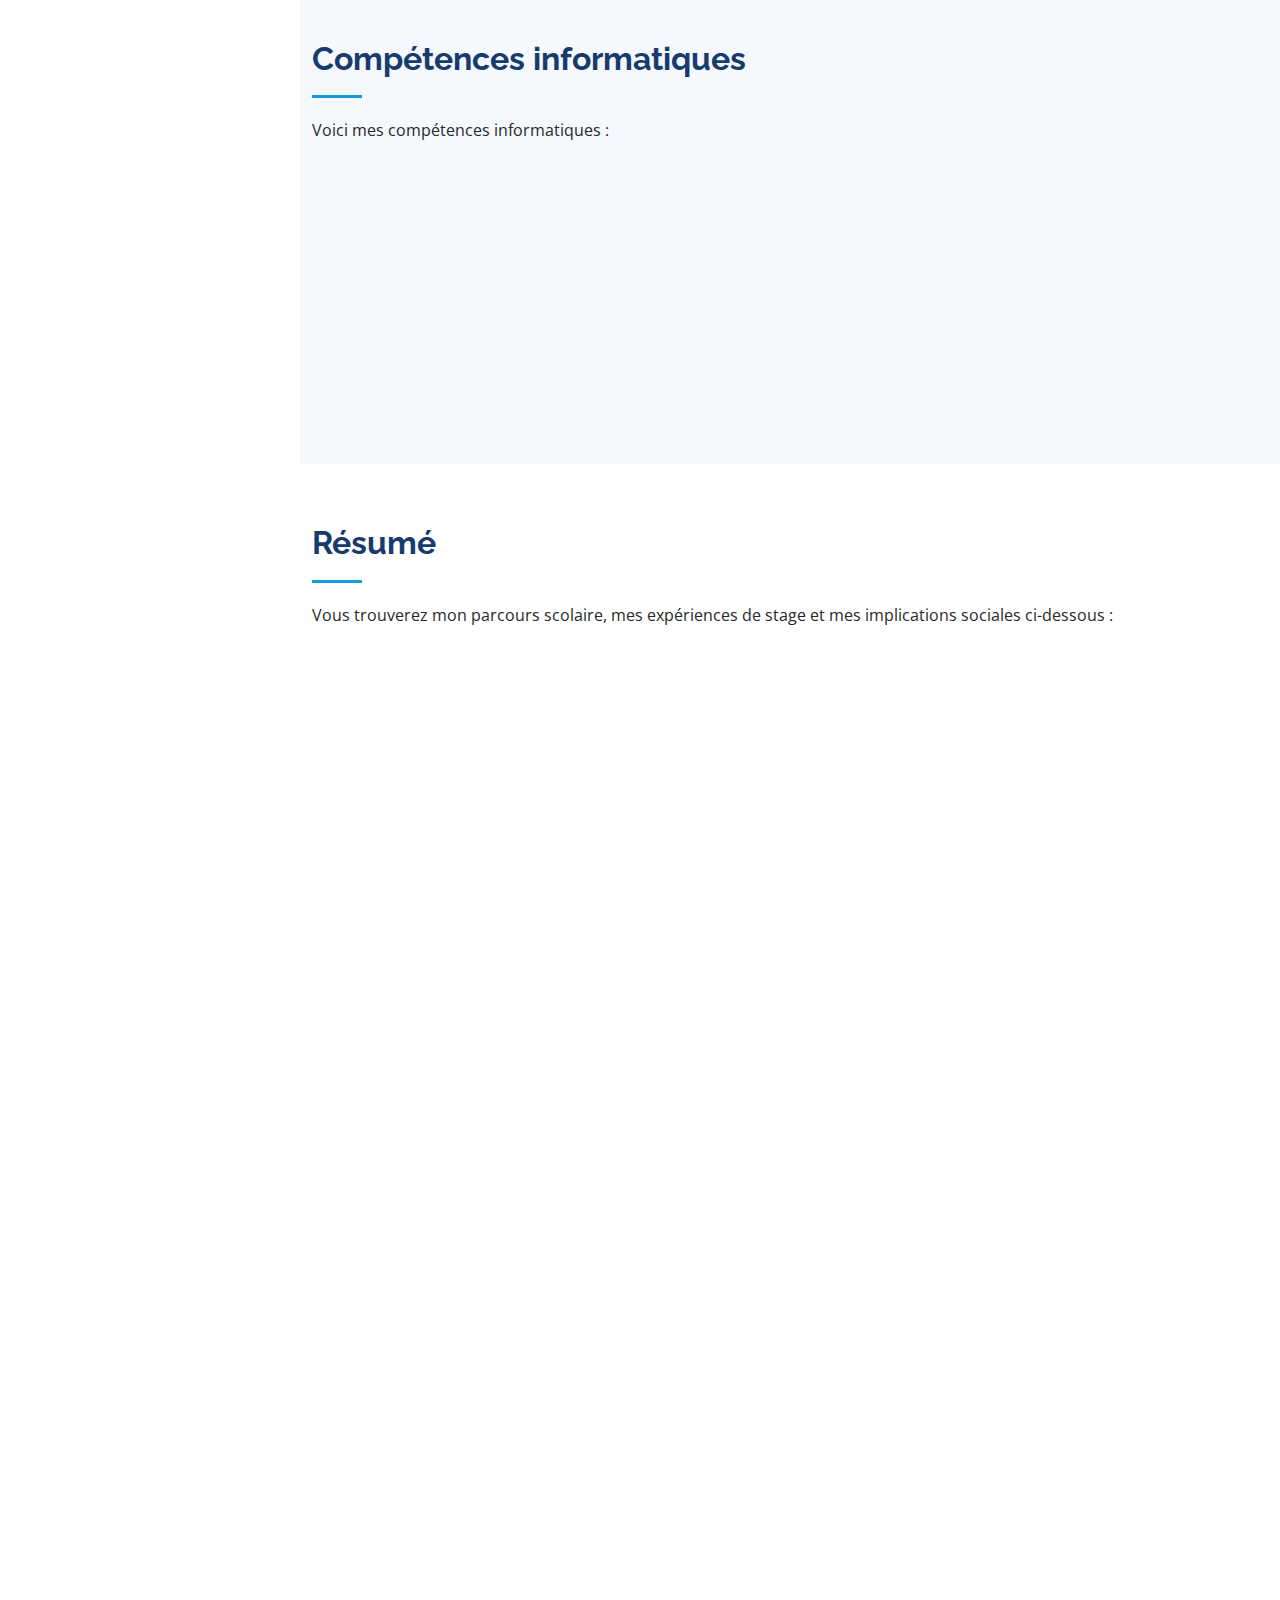
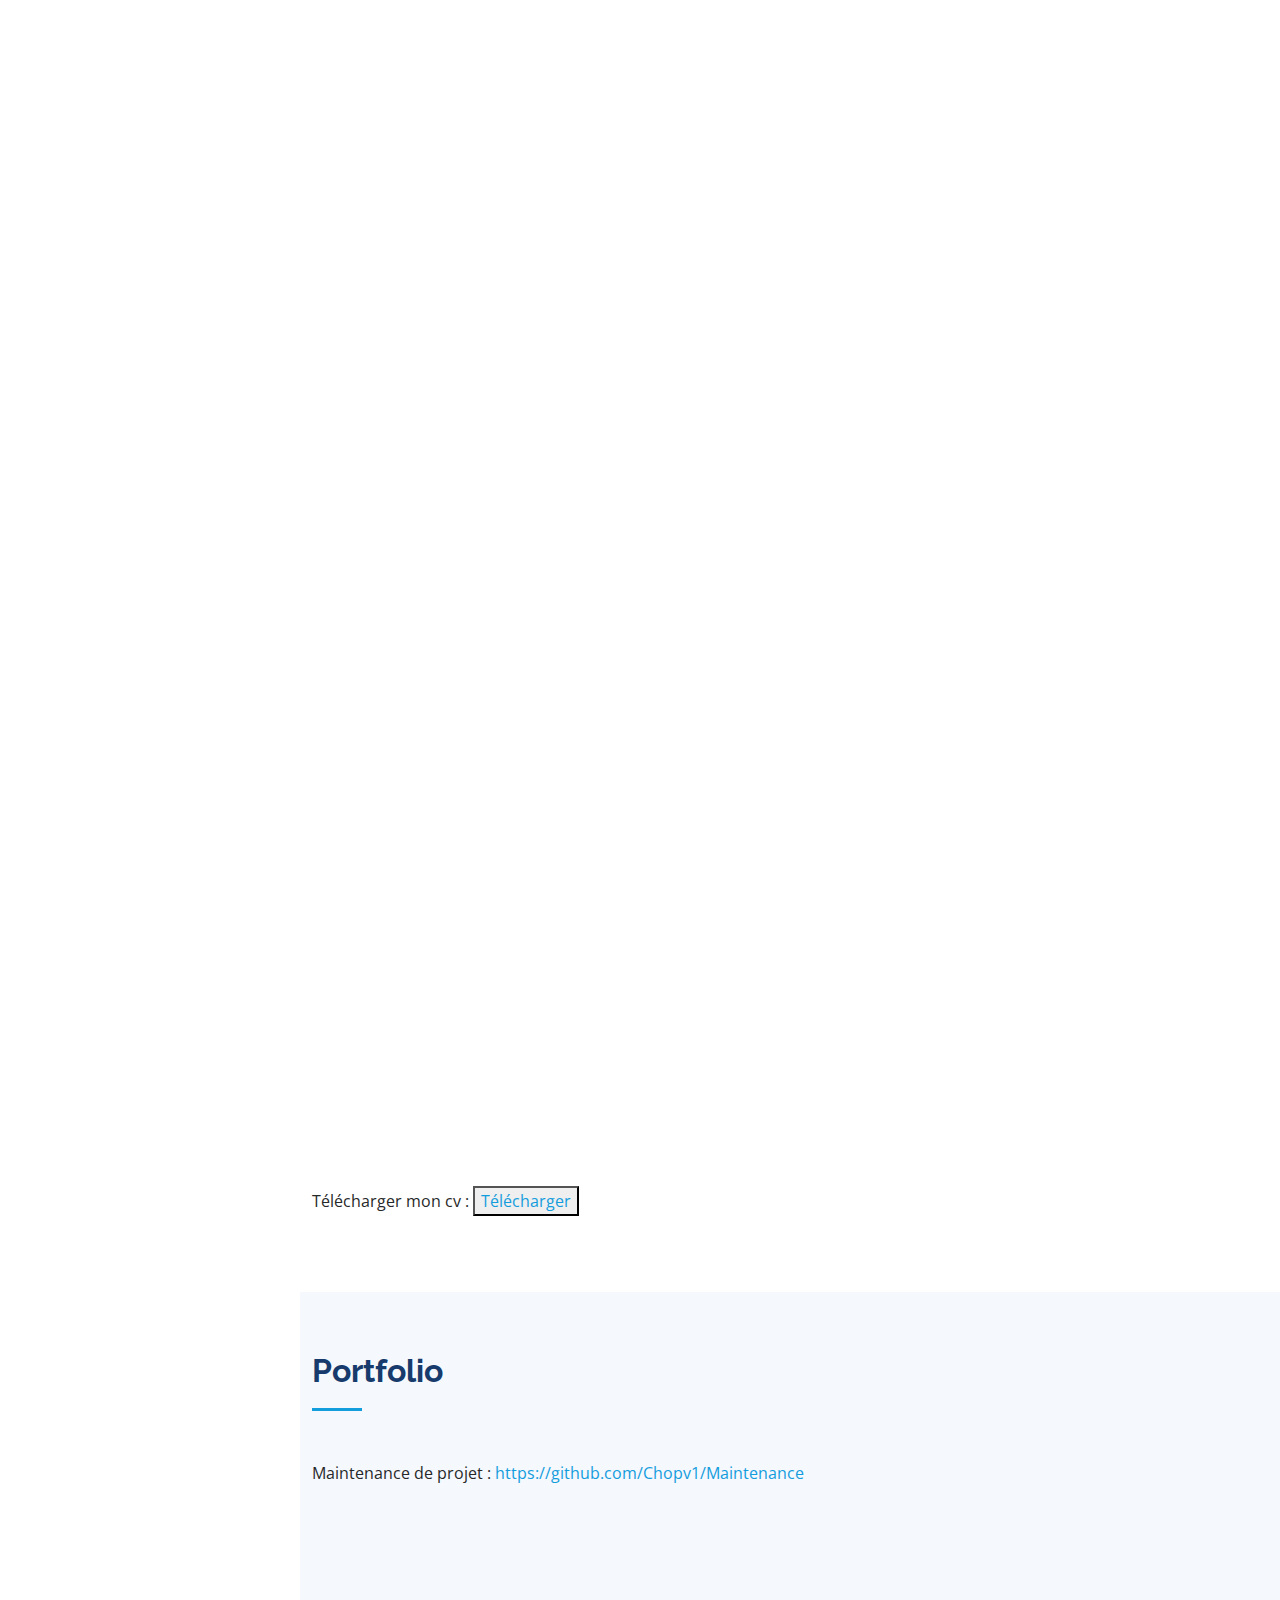
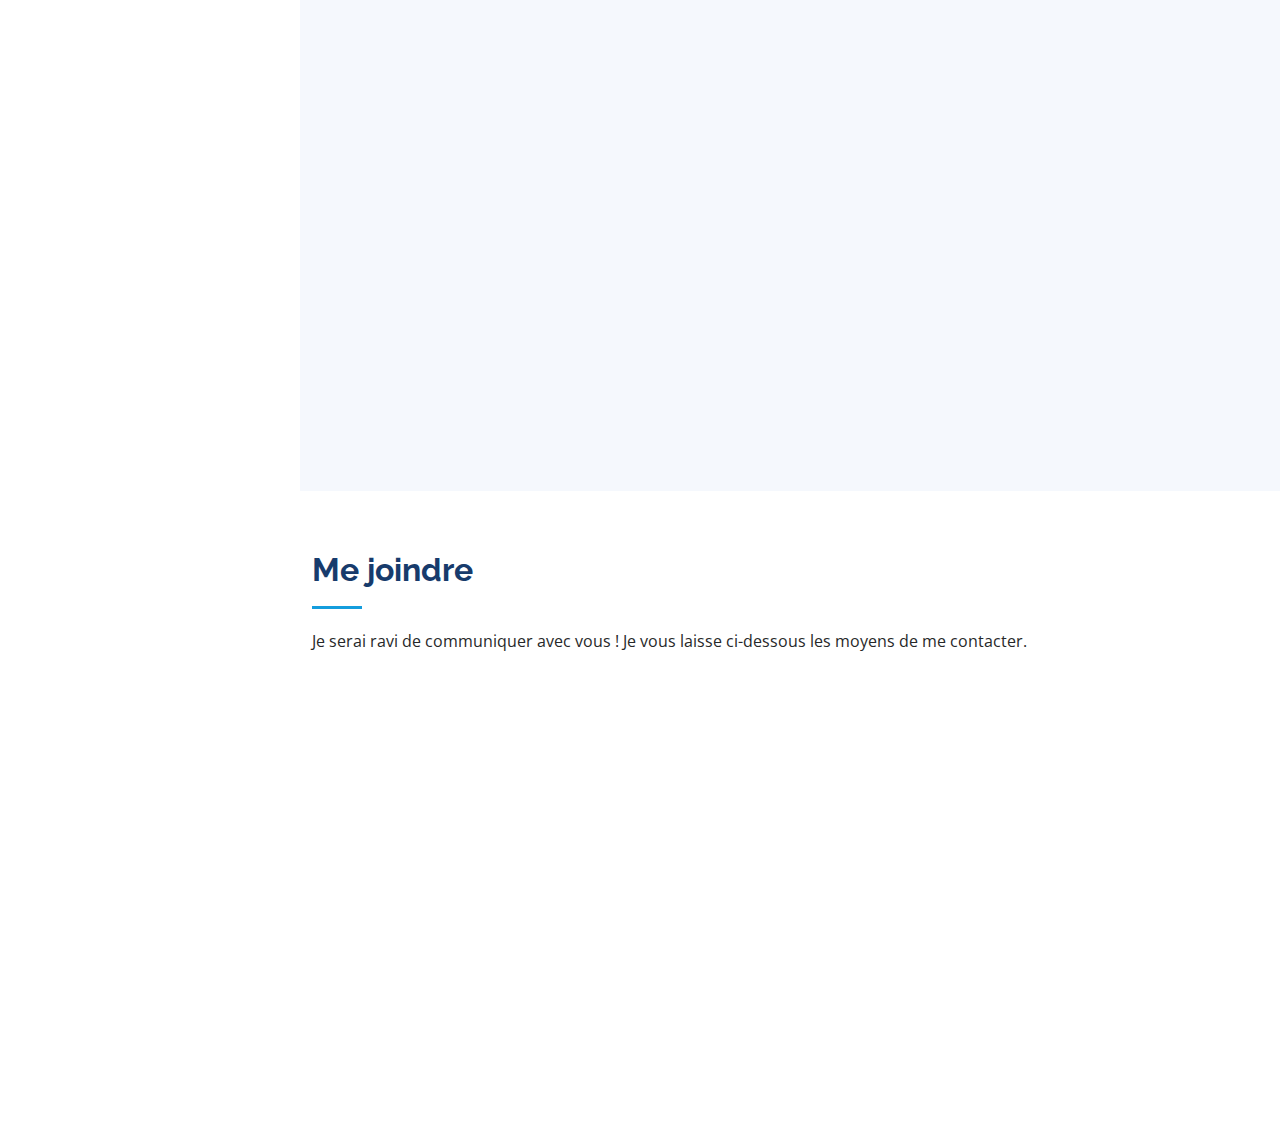
==== commit 25d5ec2c: "Added Audiokinetic intern" ====
--- a/index.html
+++ b/index.html
@@ -101,7 +101,7 @@
               </div>
               <div class="col-lg-6">
                 <ul>
-                  <li><i class="bi bi-chevron-right"></i> <strong>Age:</strong> <span>21 ans</span></li>
+                  <li><i class="bi bi-chevron-right"></i> <strong>Age:</strong> <span>22 ans</span></li>
                   <li><i class="bi bi-chevron-right"></i> <strong>Diplôme:</strong> <span>Baccalauréat en génie logiciel (en cours)</span></li>
                   <li><i class="bi bi-chevron-right"></i> <strong>Email:</strong> <span>manoel.nohra@gmail.com</span></li>
                 </ul>
@@ -178,8 +178,8 @@
 
             <h5>Programmation Orientée objet :</h5>
 
-            <span class="skill">C# : <progress id="file" max="100" value="75"> 75% </progress> Avancée<br><i class="val"></i></span>
-            <span class="skill">C++ : <progress id="file" max="100" value="35"> 35% </progress> Bonne connaissance<br> <i class="val"></i></span>
+            <span class="skill">C# : <progress id="file" max="100" value="80"> 80% </progress> Avancée<br><i class="val"></i></span>
+            <span class="skill">C++ : <progress id="file" max="100" value="60"> 60% </progress> Avancée<br> <i class="val"></i></span>
             <span class="skill">Java : <progress id="file" max="100" value="50"> 50% </progress><i class="val"></i> Avancée</span> <br>
 
           </div>
@@ -198,7 +198,7 @@
           <div class="col-lg-6" data-aos="fade-up">
 
             <h5>Outil de versionning : </h5>
-            <span class="skill">Git (GitLab, GitHub, GitKraken, SourceTree) <br> <progress id="file" max="100" value="85"> 85% </progress> Bonne maitrise<i class="val"></i></span>
+            <span class="skill">Git (GitLab, GitHub, GitKraken, SourceTree) <br> <progress id="file" max="100" value="90"> 90% </progress> Bonne maitrise<i class="val"></i></span>
           
           </div>
 
@@ -253,6 +253,20 @@
             </div>
           <div class="col-lg-6" data-aos="fade-up" data-aos-delay="100">
             <h3 class="resume-title">Expérience de stage</h3>
+            <div class="resume-item">
+              <h4>Ingénieur Logiciel pour Audiokinetic</h4>
+              <h5>septembre 2024 (stage de quinze semaines)</h5>
+              <p><em>Montréal, Québec, Canada</em></p>
+              <ul>
+                <li>Approfondir mes connaissances sur Unreal engine 5 et Unity</li>	
+                <li>Travailler en autonomie</li>
+                <li>Se documenter efficacement</li>
+                <li>Préparer des présentations</li>
+                <li>Trouver des solutions à des problèmes</li>
+                <li>Créer ses idées</li>
+                <li>Expliquer des termes techniques</li>
+              </ul>
+            </div>
             <div class="resume-item">
               <h4>Programmeur Outil pour Ubisoft Montréal</h4>
               <h5>2024 (stage de seize semaines)</h5>
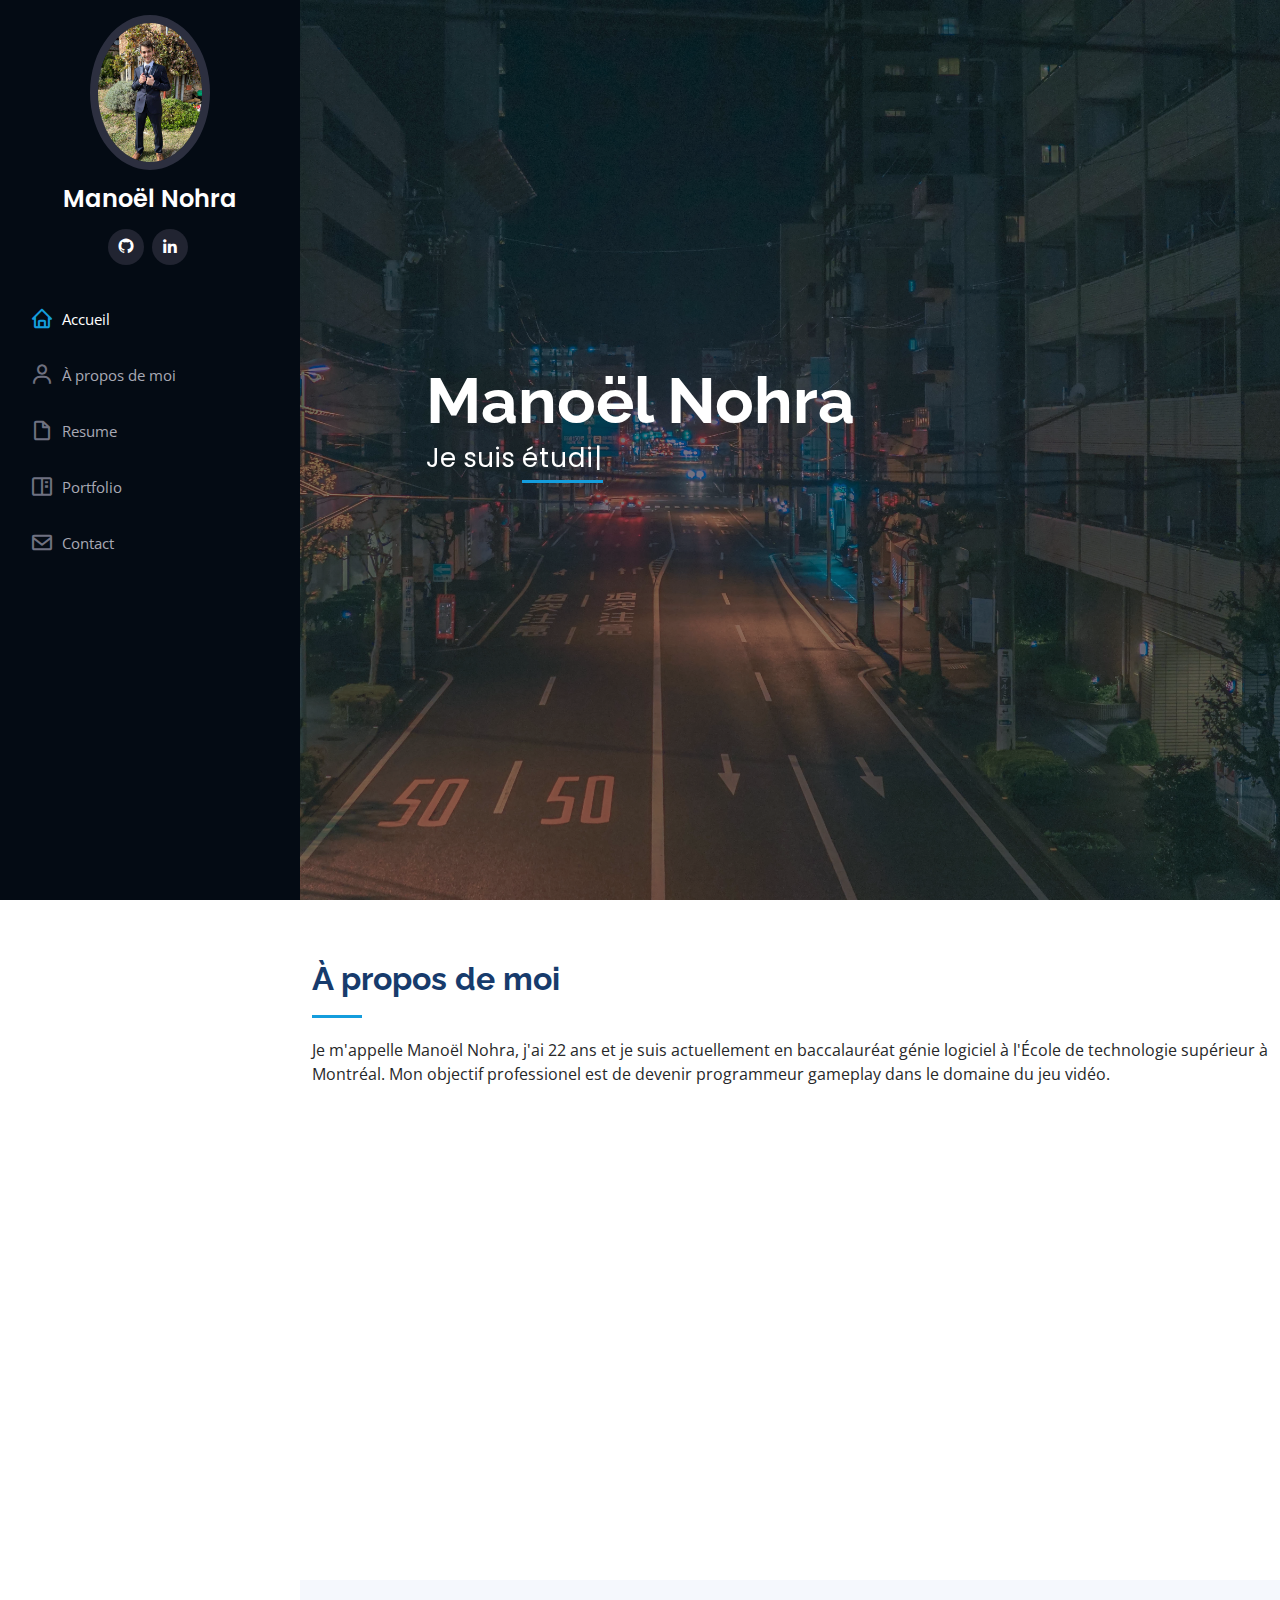
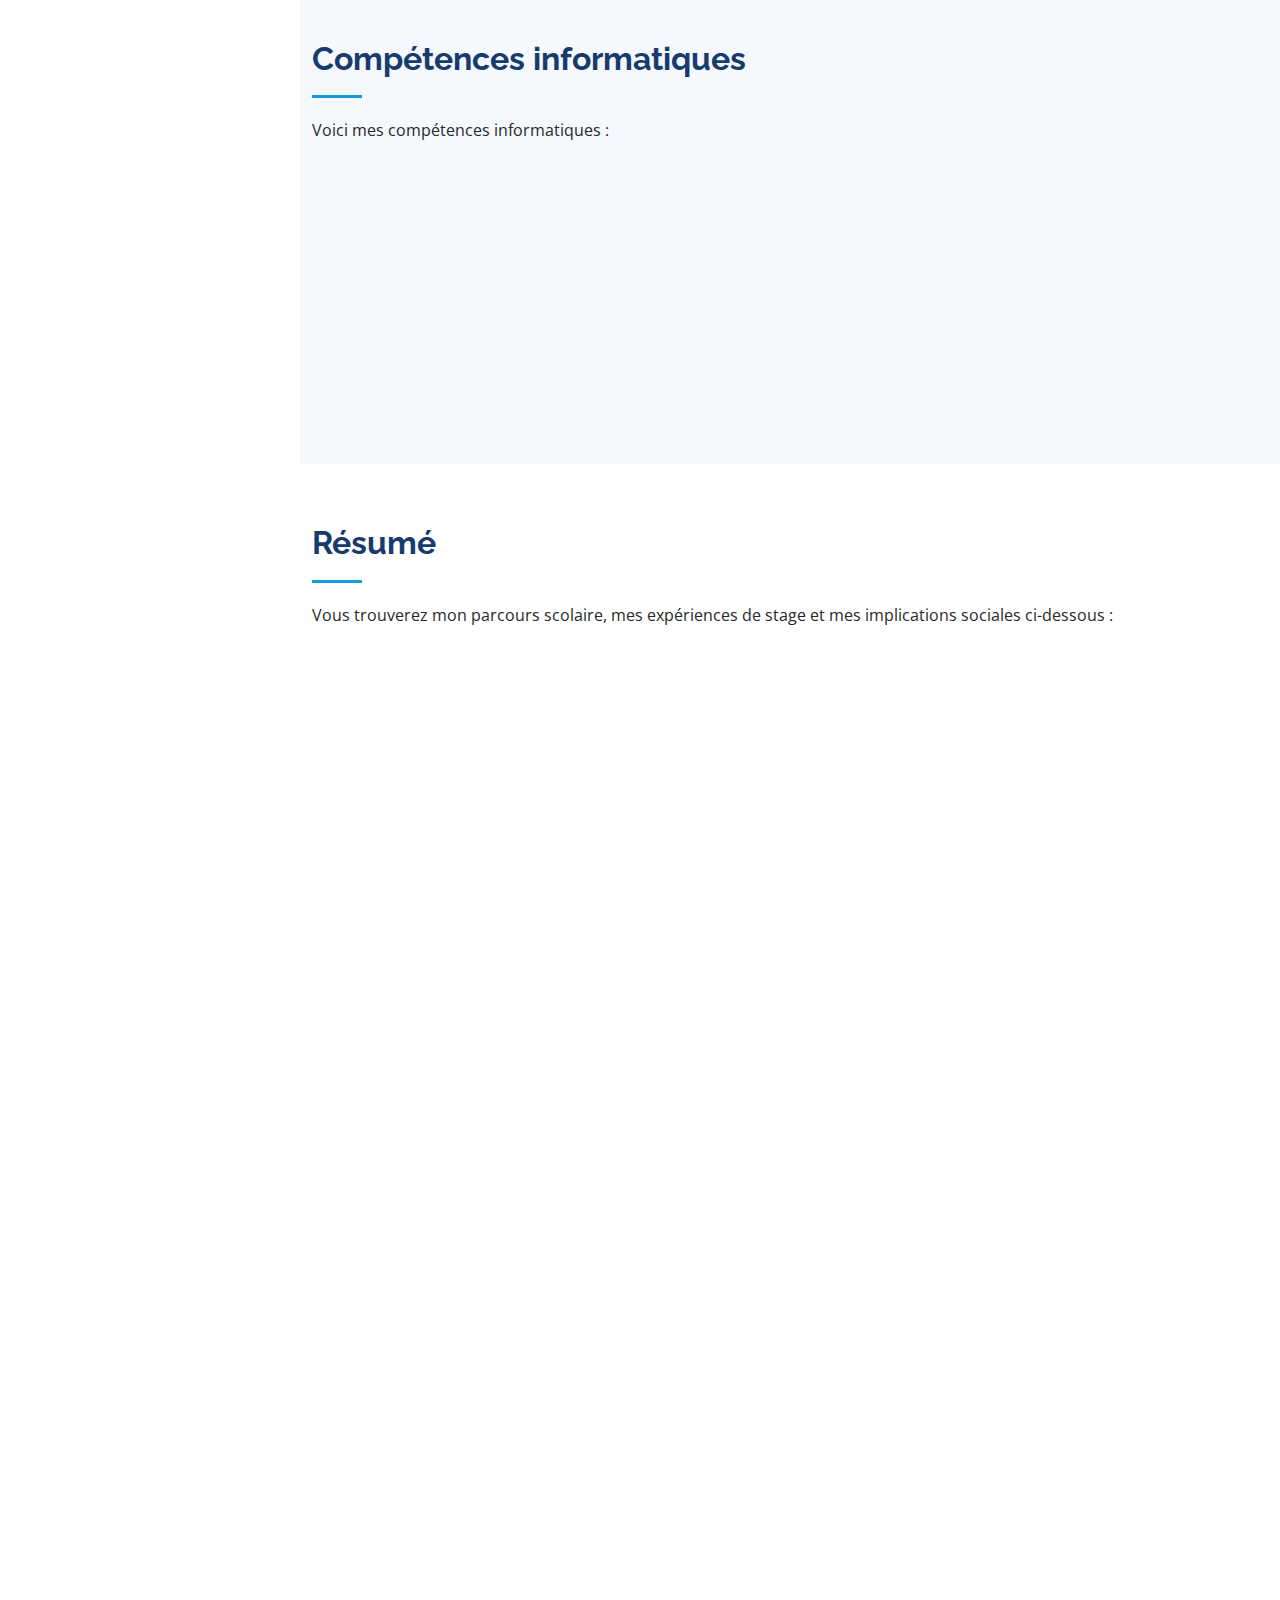
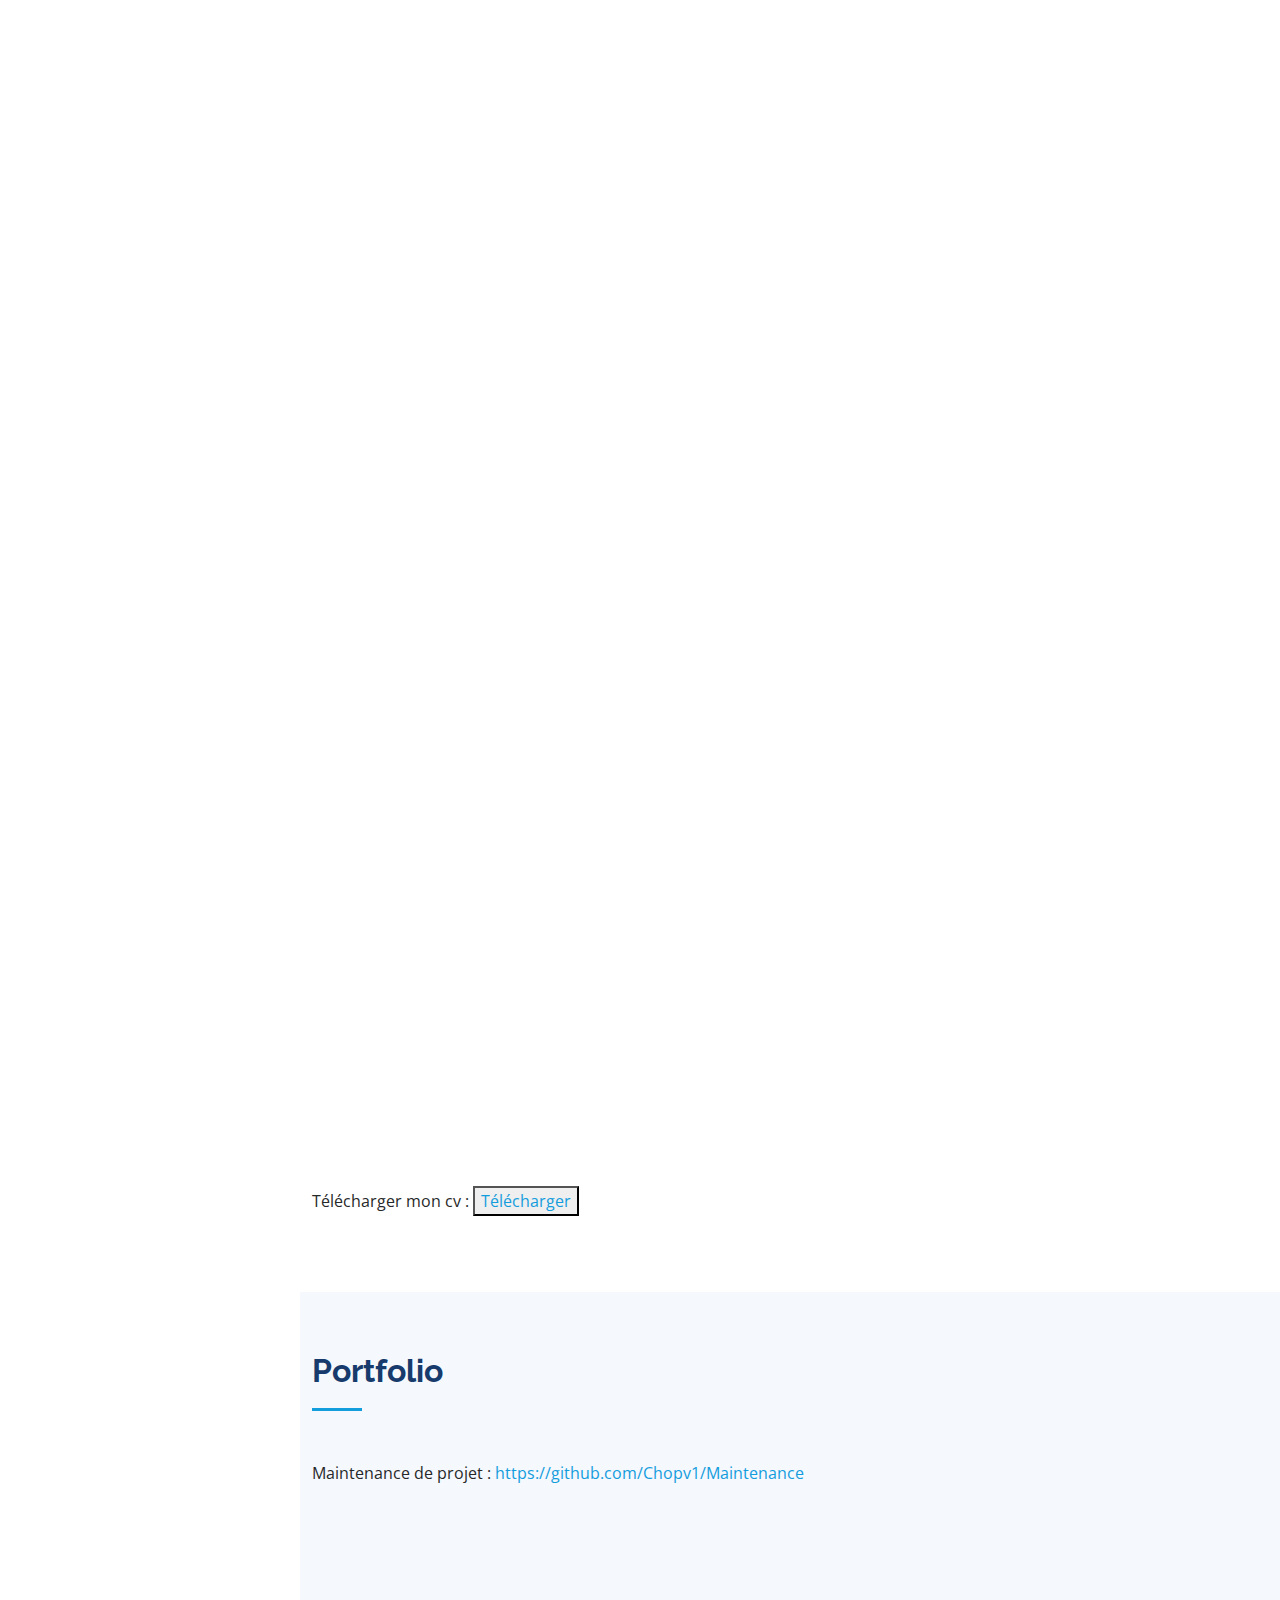
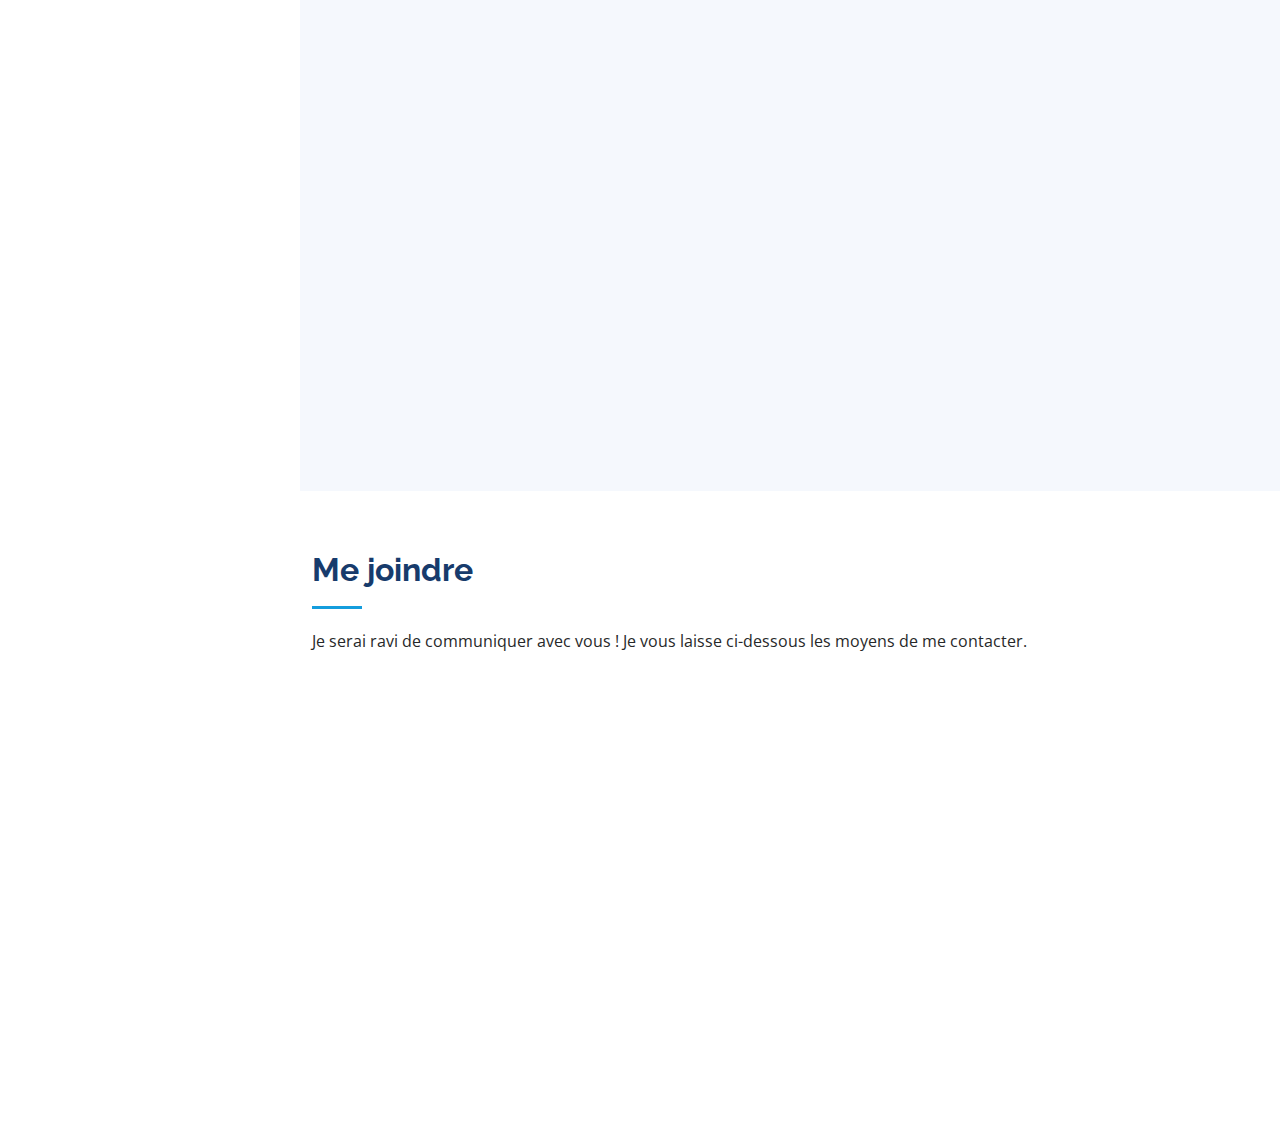
==== commit 6de70a91: "Update some missinformations" ====
--- a/index.html
+++ b/index.html
@@ -79,7 +79,7 @@
 
         <div class="section-title">
           <h2>À propos de moi</h2>
-          <p>Je m'appelle Manoël Nohra, j'ai 21 ans et je suis actuellement en baccalauréat génie logiciel à l'École de technologie supérieur à Montréal. Mon objectif professionel est de devenir programmeur gameplay dans le domaine du jeu vidéo. </p>
+          <p>Je m'appelle Manoël Nohra, j'ai 22 ans et je suis actuellement en baccalauréat génie logiciel à l'École de technologie supérieur à Montréal. Mon objectif professionel est de devenir programmeur gameplay dans le domaine du jeu vidéo. </p>
         </div>
 
         <div class="row">
@@ -107,7 +107,7 @@
                 </ul>
               </div>
             </div>
-            <h3> <a href="https://eportfolio.etsmtl.ca/Portfolio/Clef/G9227X6vjtvkvlrX1mqg">Eportfolio</a>
+            <h3> <a href="https://eportfolio.etsmtl.ca/Portfolio/Clef/G9227X6vjtvkvlr1HRlr">Eportfolio</a>
             </h3>
           </div>
         </div>
@@ -179,8 +179,8 @@
             <h5>Programmation Orientée objet :</h5>
 
             <span class="skill">C# : <progress id="file" max="100" value="80"> 80% </progress> Avancée<br><i class="val"></i></span>
-            <span class="skill">C++ : <progress id="file" max="100" value="60"> 60% </progress> Avancée<br> <i class="val"></i></span>
-            <span class="skill">Java : <progress id="file" max="100" value="50"> 50% </progress><i class="val"></i> Avancée</span> <br>
+            <span class="skill">C++ : <progress id="file" max="100" value="60"> 70% </progress> Avancée<br> <i class="val"></i></span>
+            <span class="skill">Java : <progress id="file" max="100" value="50"> 70% </progress><i class="val"></i> Avancée</span> <br>
 
           </div>
           
